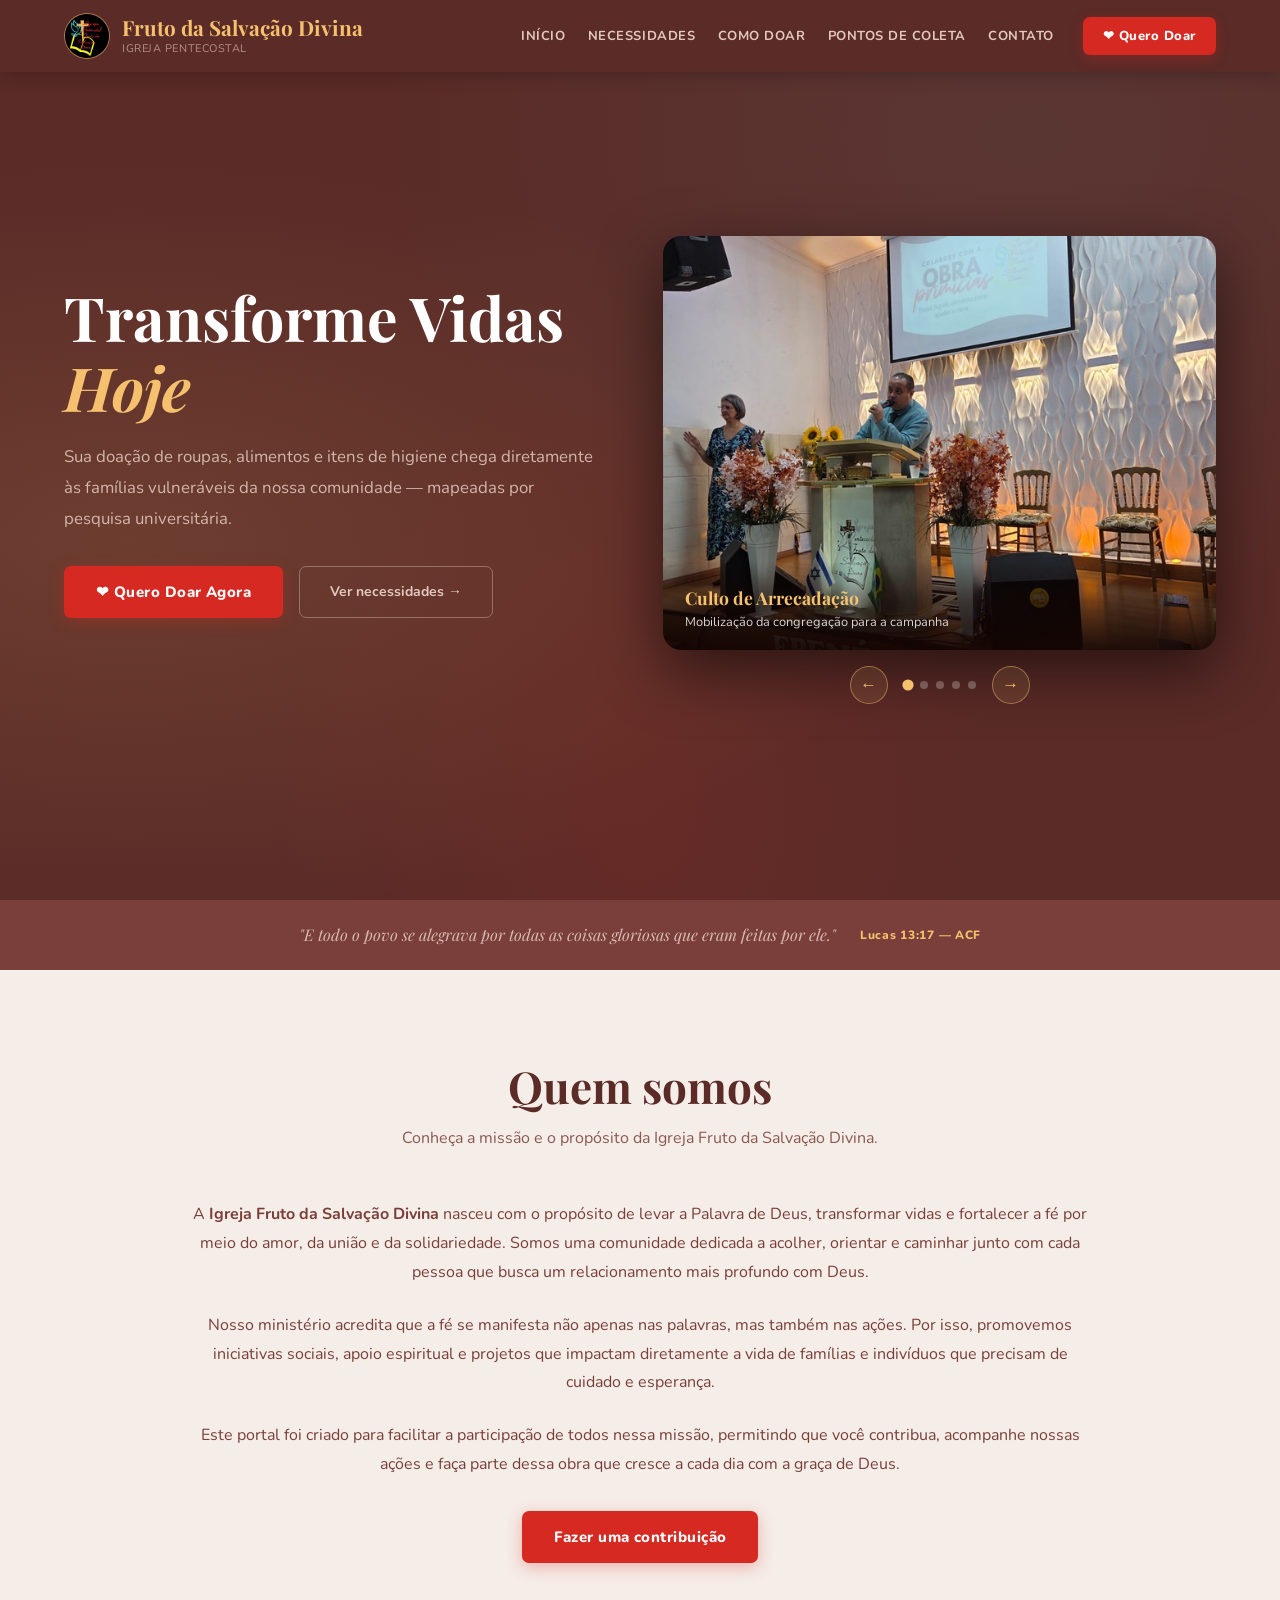
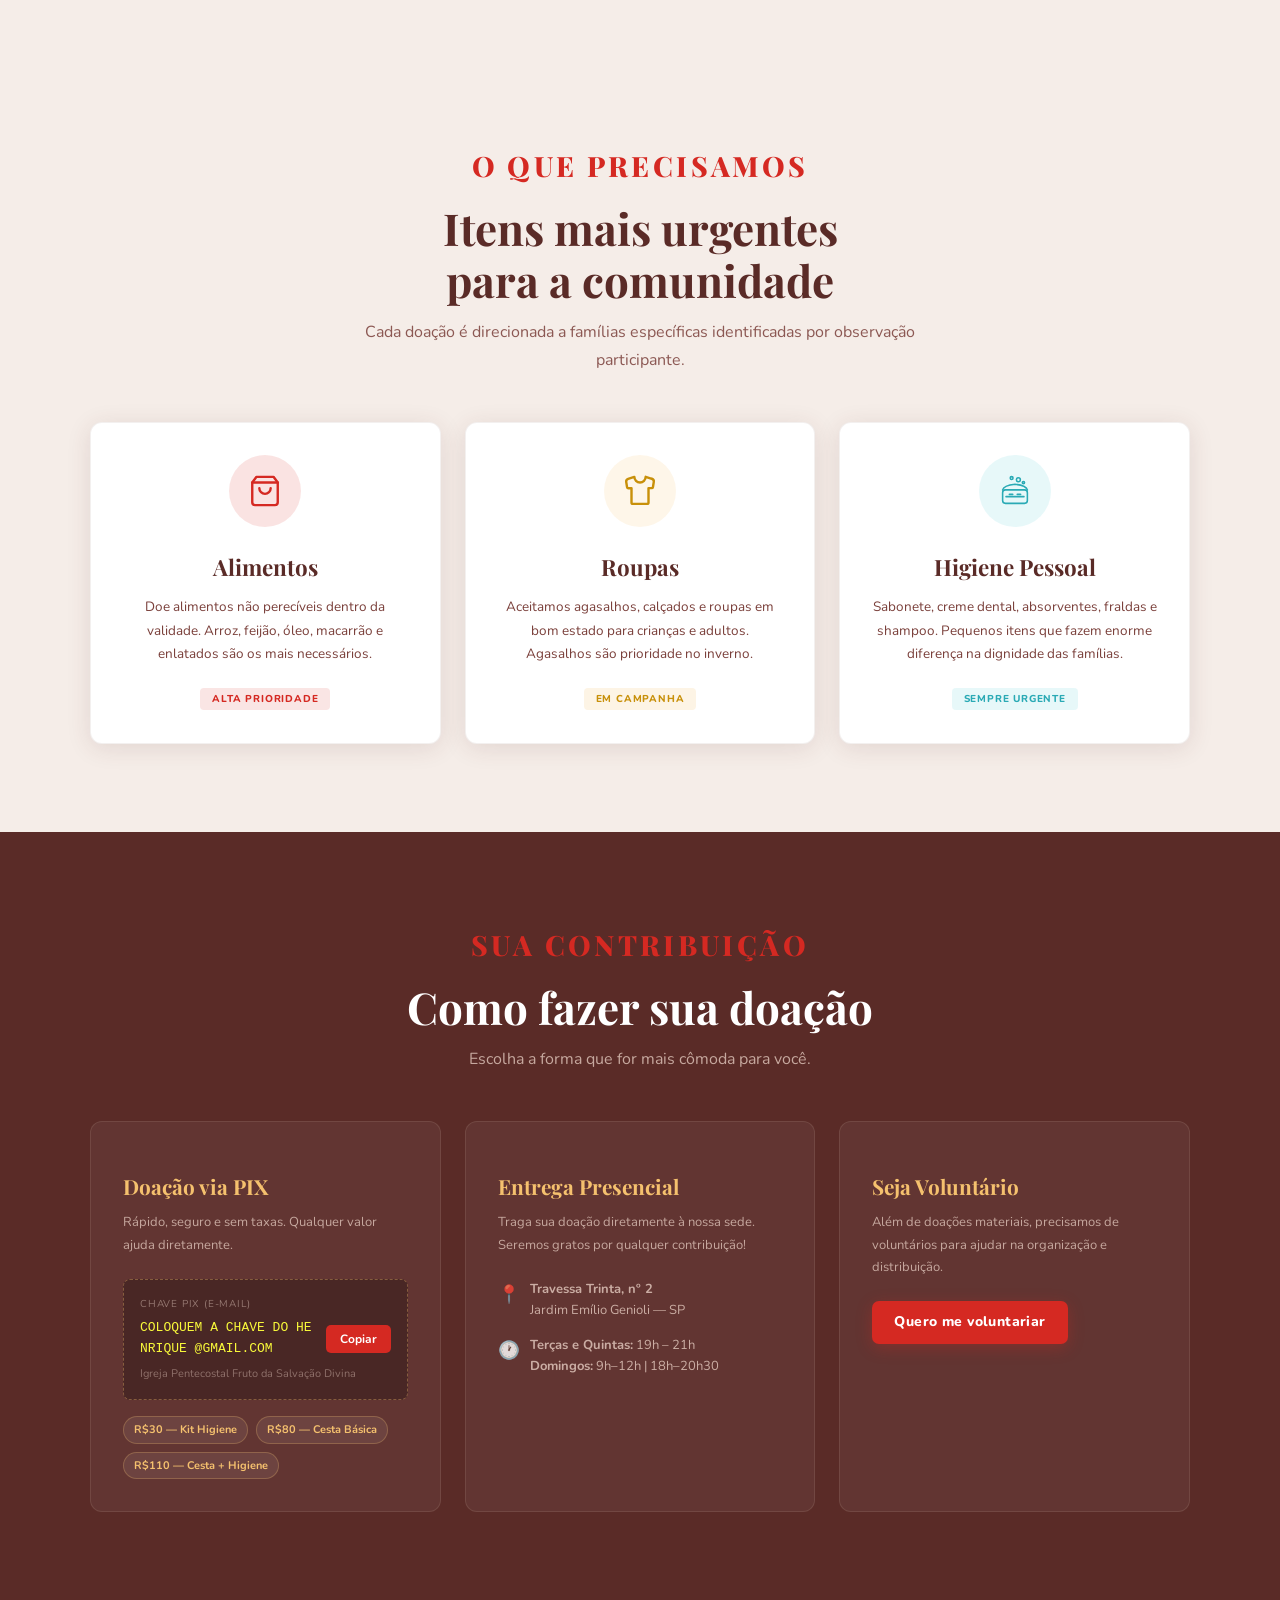
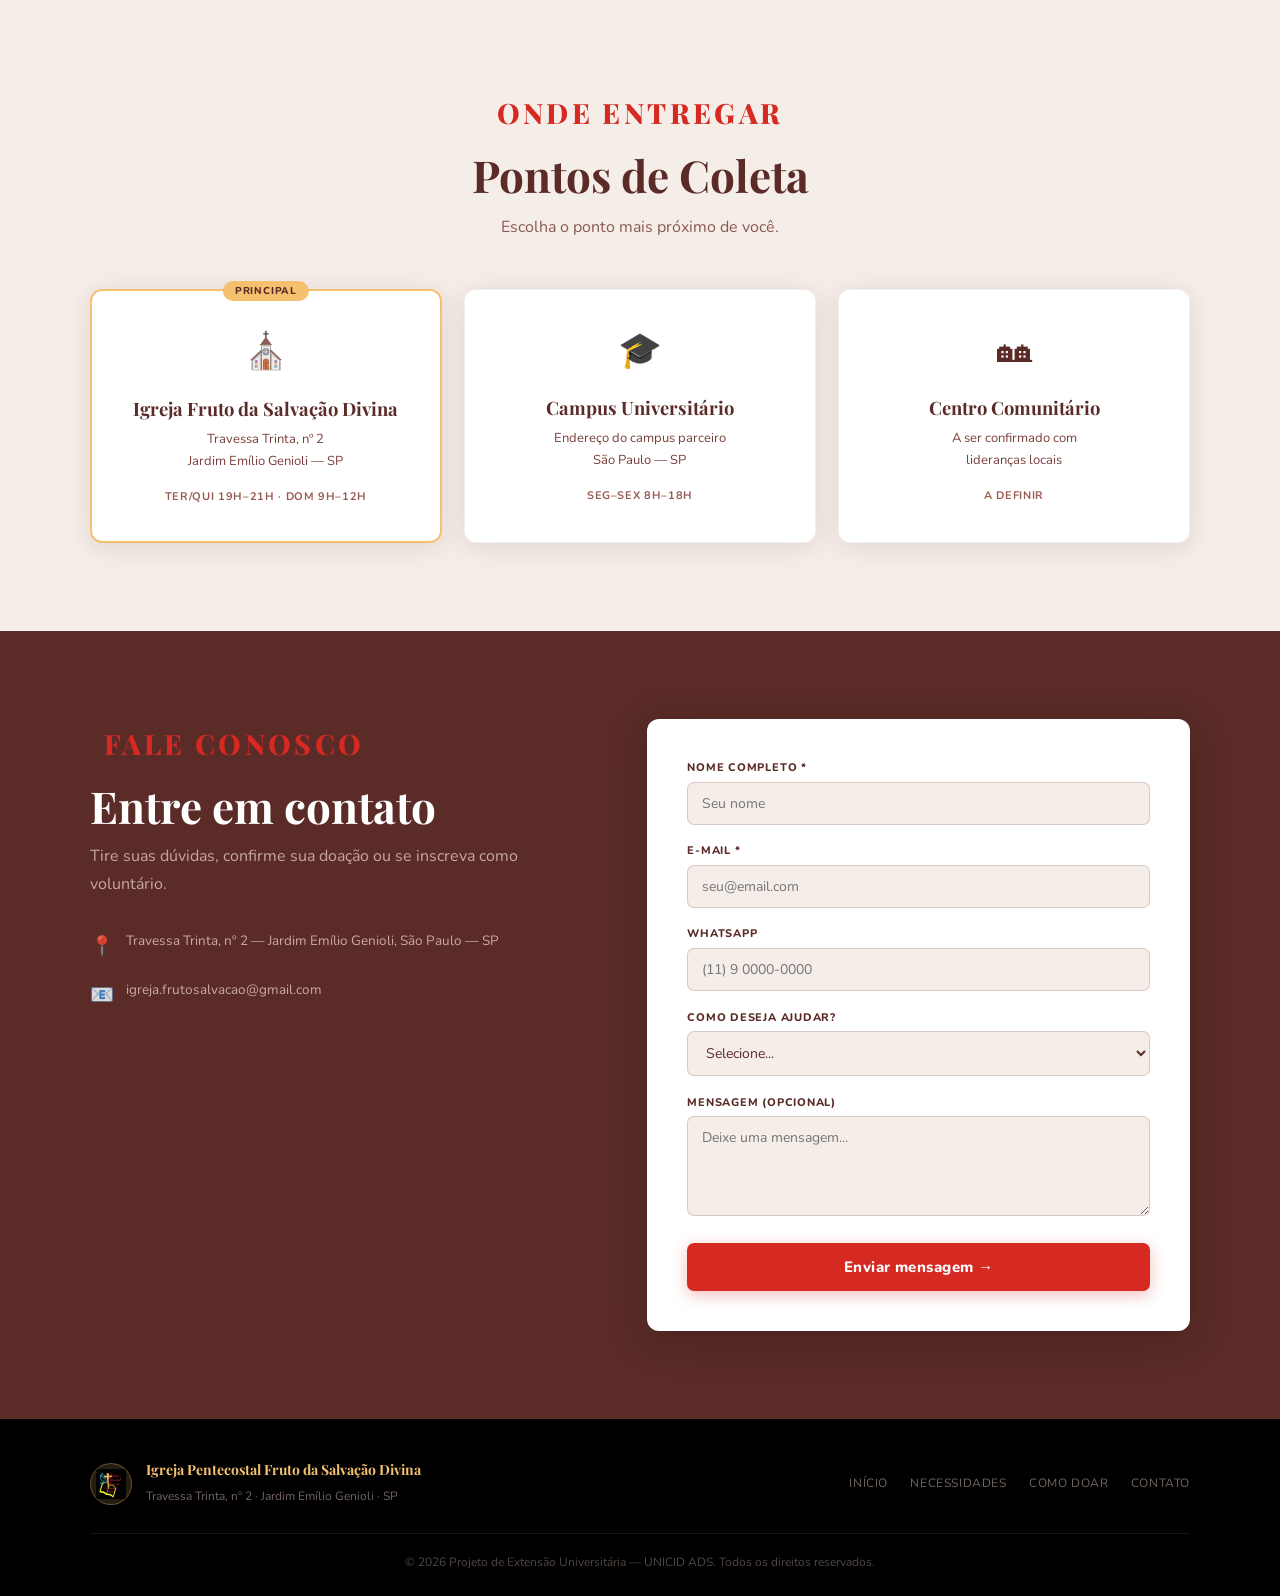
==== index.html @ 69dca63f "Rename pagina1.html to index.html Renomeando index" ====
<!DOCTYPE html>

<html lang="pt-BR">
<head>
<meta charset="utf-8"/>
<meta content="width=device-width, initial-scale=1.0" name="viewport"/>
<title>Portal de Arrecadação — Igreja Fruto da Salvação Divina</title>
<link href="https://fonts.googleapis.com/css2?family=Playfair+Display:ital,wght@0,400;0,700;1,400&amp;family=Nunito:wght@300;400;600;700;800&amp;display=swap" rel="stylesheet"/>

<link href="style.css" rel="stylesheet"/></head>
<body>
<header class="cabecalho-principal" id="cabecalho">
<div class="logo-container">
<div class="logo-icone-wrapper">
<img alt="Logo Igreja Fruto da Salvação Divina" class="icone-cabecalho" src="[data-uri]"/>
</div>
<div class="logo-textos">
<h1 class="logo-text">Fruto da Salvação Divina</h1>
<span class="logo-subtitulo">Igreja Pentecostal</span>
</div>
</div>
<button aria-label="Abrir menu" class="menu-toggle" id="menuToggle">
<span></span><span></span><span></span>
</button>
<nav class="navegacao" id="navegacao">
<ul>
<li><a href="#inicio">Início</a></li>
<li><a href="#necessidades">Necessidades</a></li>
<li><a href="#como-doar">Como Doar</a></li>
<li><a href="#pontos-coleta">Pontos de Coleta</a></li>
<li><a href="#contato">Contato</a></li>
</ul>
<a class="btn-nav-doe" href="#como-doar">❤ Quero Doar</a>
</nav>
</header>
<main>
<!-- HERO -->
<section class="hero" id="inicio">
<div class="hero-bg-pattern"></div>
<!-- Texto esquerda -->
<div class="conteudo-hero">
<h2 class="hero-titulo">Transforme Vidas <em>Hoje</em></h2>
<p class="hero-sub">Sua doação de roupas, alimentos e itens de higiene chega diretamente às famílias vulneráveis da nossa comunidade — mapeadas por pesquisa universitária.</p>
<div class="hero-botoes">
<a class="botao-primario" href="#como-doar">❤ Quero Doar Agora</a>
<a class="botao-outline" href="#necessidades">Ver necessidades →</a>
</div>
</div>
<!-- Carrossel direita -->
<div class="hero-carrossel" id="heroCarrossel">
<div class="carrossel-viewport">
<div class="carrossel-trilha" id="carrosselTrilha">
<div class="slide-item">
<div class="slide-img-wrap">
<img alt="Culto de Arrecadação" class="slide-foto" src="[data-uri]"/>
<div class="slide-overlay">
<h4 class="slide-img-titulo">Culto de Arrecadação</h4>
<p class="slide-img-desc">Mobilização da congregação para a campanha</p>
</div>
</div>
</div>
<div class="slide-item">
<div class="slide-img-wrap">
<img alt="Arrecadação de Alimentos" class="slide-foto" src="[data-uri]"/>
<div class="slide-overlay">
<h4 class="slide-img-titulo">Arrecadação de Alimentos</h4>
<p class="slide-img-desc">Cestas básicas e marmitex para famílias</p>
</div>
</div>
</div>
<div class="slide-item">
<div class="slide-img-wrap">
<img alt="Colabore com a Obra" class="slide-foto" src="[data-uri]"/>
<div class="slide-overlay">
<h4 class="slide-img-titulo">Colabore com a Obra</h4>
<p class="slide-img-desc">Traga 1kg de alimento — Campanha Primícias</p>
</div>
</div>
</div>
<div class="slide-item">
<div class="slide-img-wrap">
<img alt="Obra Primícias" class="slide-foto" src="[data-uri]"/>
<div class="slide-overlay">
<h4 class="slide-img-titulo">Obra Primícias</h4>
<p class="slide-img-desc">Igreja Pentecostal Fruto da Salvação Divina</p>
</div>
</div>
</div>
<div class="slide-item">
<div class="slide-img-wrap">
<img alt="Pregação e Mobilização" class="slide-foto" src="[data-uri]"/>
<div class="slide-overlay">
<h4 class="slide-img-titulo">Pregação e Mobilização</h4>
<p class="slide-img-desc">Liderança convocando para a campanha de doações</p>
</div>
</div>
</div>
</div>
</div>
<div class="carrossel-controles">
<button aria-label="Anterior" class="ctrl-btn" id="ctrlAnterior">←</button>
<div class="carrossel-dots" id="carrosselDots"></div>
<button aria-label="Próximo" class="ctrl-btn" id="ctrlProximo">→</button>
</div>
</div>
</section>
<!-- VERSÍCULO -->
<div class="faixa-versiculo">
<p>"E todo o povo se alegrava por todas as coisas gloriosas que eram feitas por ele."</p>
<cite>Lucas 13:17 — ACF</cite>
</div>
<!-- SOBRE -->
 <section id="#como-doar" style="padding: 90px 5%; background: var(--bege-clr);">
    
    <div class="sec-header">
        <h2 class="sec-titulo">Quem somos</h2>
        <p class="sec-sub">
            Conheça a missão e o propósito da Igreja Fruto da Salvação Divina.
        </p>
    </div>

    <div style="max-width: 900px; margin: 0 auto; text-align: center;">
        
        <p style="margin-bottom: 1.5rem; color: var(--marrom-sf); line-height: 1.8;">
            A <strong>Igreja Fruto da Salvação Divina</strong> nasceu com o propósito de levar a Palavra de Deus, 
            transformar vidas e fortalecer a fé por meio do amor, da união e da solidariedade. 
            Somos uma comunidade dedicada a acolher, orientar e caminhar junto com cada pessoa que busca 
            um relacionamento mais profundo com Deus.
        </p>

        <p style="margin-bottom: 1.5rem; color: var(--marrom-sf); line-height: 1.8;">
            Nosso ministério acredita que a fé se manifesta não apenas nas palavras, mas também nas ações. 
            Por isso, promovemos iniciativas sociais, apoio espiritual e projetos que impactam diretamente 
            a vida de famílias e indivíduos que precisam de cuidado e esperança.
        </p>

        <p style="margin-bottom: 2rem; color: var(--marrom-sf); line-height: 1.8;">
            Este portal foi criado para facilitar a participação de todos nessa missão, permitindo que você 
            contribua, acompanhe nossas ações e faça parte dessa obra que cresce a cada dia com a graça de Deus.
        </p>

        <a href="#como-doar" class="botao-primario">
            Fazer uma contribuição
        </a>

    </div>
</section>
<!-- NECESSIDADES -->
<section class="categorias" id="necessidades">
<div class="sec-header">
<span class="sec-tag">O que precisamos</span>
<h2 class="sec-titulo">Itens mais urgentes<br/>para a comunidade</h2>
<p class="sec-sub">Cada doação é direcionada a famílias específicas identificadas por observação participante.</p>
</div>
<div class="cards-grid">
<div class="card" data-delay="0">
<div class="card-icone" style="background:rgba(213,41,34,0.13);color:#d52922">
<svg fill="none" height="34" stroke="#d52922" stroke-linecap="round" stroke-linejoin="round" stroke-width="1.7" viewbox="0 0 24 24" width="34" xmlns="http://www.w3.org/2000/svg">
<!-- Cesta de alimentos / sacola de compras -->
<path d="M6 2L3 6v14a2 2 0 002 2h14a2 2 0 002-2V6l-3-4z"></path>
<line x1="3" x2="21" y1="6" y2="6"></line>
<path d="M16 10a4 4 0 01-8 0"></path>
</svg>
</div>
<h3>Alimentos</h3>
<p>Doe alimentos não perecíveis dentro da validade. Arroz, feijão, óleo, macarrão e enlatados são os mais necessários.</p>
<div class="card-urgencia" style="color:#d52922;background:rgba(213,41,34,.12)">Alta Prioridade</div>
</div>
<div class="card" data-delay="100">
<div class="card-icone" style="background:rgba(245,193,110,0.15);color:#f5c16e">
<svg fill="none" height="34" stroke="#c8900a" stroke-linecap="round" stroke-linejoin="round" stroke-width="1.7" viewbox="0 0 24 24" width="34" xmlns="http://www.w3.org/2000/svg">
<path d="M20.38 3.46L16 2a4 4 0 01-8 0L3.62 3.46a2 2 0 00-1.34 2.23l.58 3.57a1 1 0 001 .84H6v10a1 1 0 001 1h10a1 1 0 001-1V10h2.15a1 1 0 001-.84l.58-3.57a2 2 0 00-1.35-2.23z"></path>
</svg>
</div>
<h3>Roupas</h3>
<p>Aceitamos agasalhos, calçados e roupas em bom estado para crianças e adultos. Agasalhos são prioridade no inverno.</p>
<div class="card-urgencia" style="color:#c8900a;background:rgba(245,193,110,.18)">Em Campanha</div>
</div>
<div class="card" data-delay="200">
<div class="card-icone" style="background:rgba(94,208,212,0.15);color:#5ed0d4">
<svg fill="none" height="36" stroke="#2aaab5" stroke-linecap="round" stroke-linejoin="round" stroke-width="2.8" viewbox="0 0 64 64" width="36" xmlns="http://www.w3.org/2000/svg">
<!-- Corpo do sabonete em barra com perspectiva -->
<rect height="24" rx="5" width="44" x="10" y="30"></rect>
<!-- Topo do sabonete (face superior) -->
<path d="M10 30 Q12 22 32 20 Q52 22 54 30"></path>
<!-- Ranhura central decorativa -->
<line x1="16" x2="48" y1="42" y2="42"></line>
<!-- Letras "SOAP" simuladas com traços -->
<line x1="22" x2="28" y1="38" y2="38"></line>
<line x1="36" x2="42" y1="38" y2="38"></line>
<!-- Bolhas -->
<circle cx="38" cy="12" fill="none" r="3.5"></circle>
<circle cx="26" cy="9" fill="none" r="2.5"></circle>
<circle cx="47" cy="17" fill="none" r="2"></circle>
</svg>
</div>
<h3>Higiene Pessoal</h3>
<p>Sabonete, creme dental, absorventes, fraldas e shampoo. Pequenos itens que fazem enorme diferença na dignidade das famílias.</p>
<div class="card-urgencia" style="color:#2aaab5;background:rgba(94,208,212,.15)">Sempre Urgente</div>
</div>
</div>
</section>
<!-- COMO DOAR -->
<section class="como-doar-sec" id="como-doar">
<div class="sec-header sec-header-light">
<span class="sec-tag sec-tag-light">Sua Contribuição</span>
<h2 class="sec-titulo sec-titulo-light">Como fazer sua doação</h2>
<p class="sec-sub sec-sub-light">Escolha a forma que for mais cômoda para você.</p>
</div>
<div class="doacoes-grid">
<div class="doe-card">
<div class="doe-card-icon"></div>
<h3>Doação via PIX</h3>
<p>Rápido, seguro e sem taxas. Qualquer valor ajuda diretamente.</p>
<div class="pix-box">
<span class="pix-label">Chave PIX (e-mail)</span>
<div class="pix-copy-row">
<span class="pix-key" id="pixKey">COLOQUEM A CHAVE DO HENRIQUE @GMAIL.COM</span>
<button class="btn-copiar" onclick="copiarPix()">Copiar</button>
</div>
<span class="pix-beneficiario">Igreja Pentecostal Fruto da Salvação Divina</span>
</div>
<div class="sugestoes-valor">
<span class="sugest">R$30 — Kit Higiene</span>
<span class="sugest">R$80 — Cesta Básica</span>
<span class="sugest">R$110 — Cesta + Higiene</span>
</div>
</div>
<div class="doe-card">
<div class="doe-card-icon"></div>
<h3>Entrega Presencial</h3>
<p>Traga sua doação diretamente à nossa sede. Seremos gratos por qualquer contribuição!</p>
<div class="endereco-box">
<div class="end-linha"><span>📍</span><span><strong>Travessa Trinta, nº 2</strong><br/>Jardim Emílio Genioli — SP</span></div>
<div class="end-linha"><span>🕐</span><span><strong>Terças e Quintas:</strong> 19h – 21h<br/><strong>Domingos:</strong> 9h–12h | 18h–20h30</span></div>
</div>
</div>
<div class="doe-card">
<div class="doe-card-icon"></div>
<h3>Seja Voluntário</h3>
<p>Além de doações materiais, precisamos de voluntários para ajudar na organização e distribuição.</p>
<a class="botao-primario botao-sm" href="#contato">Quero me voluntariar</a>
</div>
</div>
</section>
<!-- PONTOS DE COLETA -->
<section class="pontos-sec" id="pontos-coleta">
<div class="sec-header">
<span class="sec-tag">Onde Entregar</span>
<h2 class="sec-titulo">Pontos de Coleta</h2>
<p class="sec-sub">Escolha o ponto mais próximo de você.</p>
</div>
<div class="pontos-grid">
<div class="ponto-card ponto-destaque">
<div class="ponto-badge">Principal</div>
<div class="ponto-icon">⛪</div>
<h4>Igreja Fruto da Salvação Divina</h4>
<p>Travessa Trinta, nº 2<br/>Jardim Emílio Genioli — SP</p>
<span class="ponto-hrs">Ter/Qui 19h–21h · Dom 9h–12h</span>
</div>
<div class="ponto-card">
<div class="ponto-icon">🎓</div>
<h4>Campus Universitário</h4>
<p>Endereço do campus parceiro<br/>São Paulo — SP</p>
<span class="ponto-hrs">Seg–Sex 8h–18h</span>
</div>
<div class="ponto-card">
<div class="ponto-icon">🏘</div>
<h4>Centro Comunitário</h4>
<p>A ser confirmado com<br/>lideranças locais</p>
<span class="ponto-hrs">A definir</span>
</div>
</div>
</section>
<!-- CONTATO -->
<section class="contato-sec" id="contato">
<div class="contato-inner">
<div class="contato-info">
<span class="sec-tag sec-tag-light">Fale Conosco</span>
<h2 class="sec-titulo sec-titulo-light">Entre em contato</h2>
<p class="sec-sub sec-sub-light">Tire suas dúvidas, confirme sua doação ou se inscreva como voluntário.</p>
<div class="contato-detalhes">
<div class="contato-linha">
<span class="contato-icone">📍</span>
<span>Travessa Trinta, nº 2 — Jardim Emílio Genioli, São Paulo — SP</span>
</div>
<div class="contato-linha">
<span class="contato-icone">📧</span>
<span>igreja.frutosalvacao@gmail.com</span>
</div>
</div>
</div>
<form class="formulario-contato" onsubmit="enviarForm(event)">
<div class="form-grupo">
<label for="nome">Nome completo *</label>
<input id="nome" placeholder="Seu nome" required="" type="text"/>
</div>
<div class="form-grupo">
<label for="email">E-mail *</label>
<input id="email" placeholder="seu@email.com" required="" type="email"/>
</div>
<div class="form-grupo">
<label for="whatsapp">WhatsApp</label>
<input id="whatsapp" placeholder="(11) 9 0000-0000" type="tel"/>
</div>
<div class="form-grupo">
<label for="assunto">Como deseja ajudar?</label>
<select id="assunto">
<option value="">Selecione...</option>
<option>Doação de alimentos</option>
<option>Doação de roupas e calçados</option>
<option>Doação de itens de higiene</option>
<option>Voluntariado presencial</option>
<option>Doação financeira via PIX</option>
<option>Outra forma de ajuda</option>
</select>
</div>
<div class="form-grupo">
<label for="mensagem">Mensagem (opcional)</label>
<textarea id="mensagem" placeholder="Deixe uma mensagem..." rows="4"></textarea>
</div>
<button class="botao-primario" style="width:100%" type="submit">Enviar mensagem →</button>
</form>
</div>
</section>
</main>
<footer class="rodape">
<div class="rodape-inner">
<div class="rodape-marca">
<div class="rodape-logo-wrapper">
<img alt="Logo" class="rodape-logo" src="[data-uri]"/>
</div>
<div>
<strong>Igreja Pentecostal Fruto da Salvação Divina</strong>
<span>Travessa Trinta, nº 2 · Jardim Emílio Genioli · SP</span>
</div>
</div>
<div class="rodape-links">
<a href="#inicio">Início</a>
<a href="#necessidades">Necessidades</a>
<a href="#como-doar">Como Doar</a>
<a href="#contato">Contato</a>
</div>
</div>
<div class="rodape-base">
<p>© 2026 Projeto de Extensão Universitária — UNICID ADS. Todos os direitos reservados.</p>
</div>
</footer>
<div class="toast" id="toast">✓ Chave PIX copiada!</div>

<script src="script.js"></script></body>
</html>
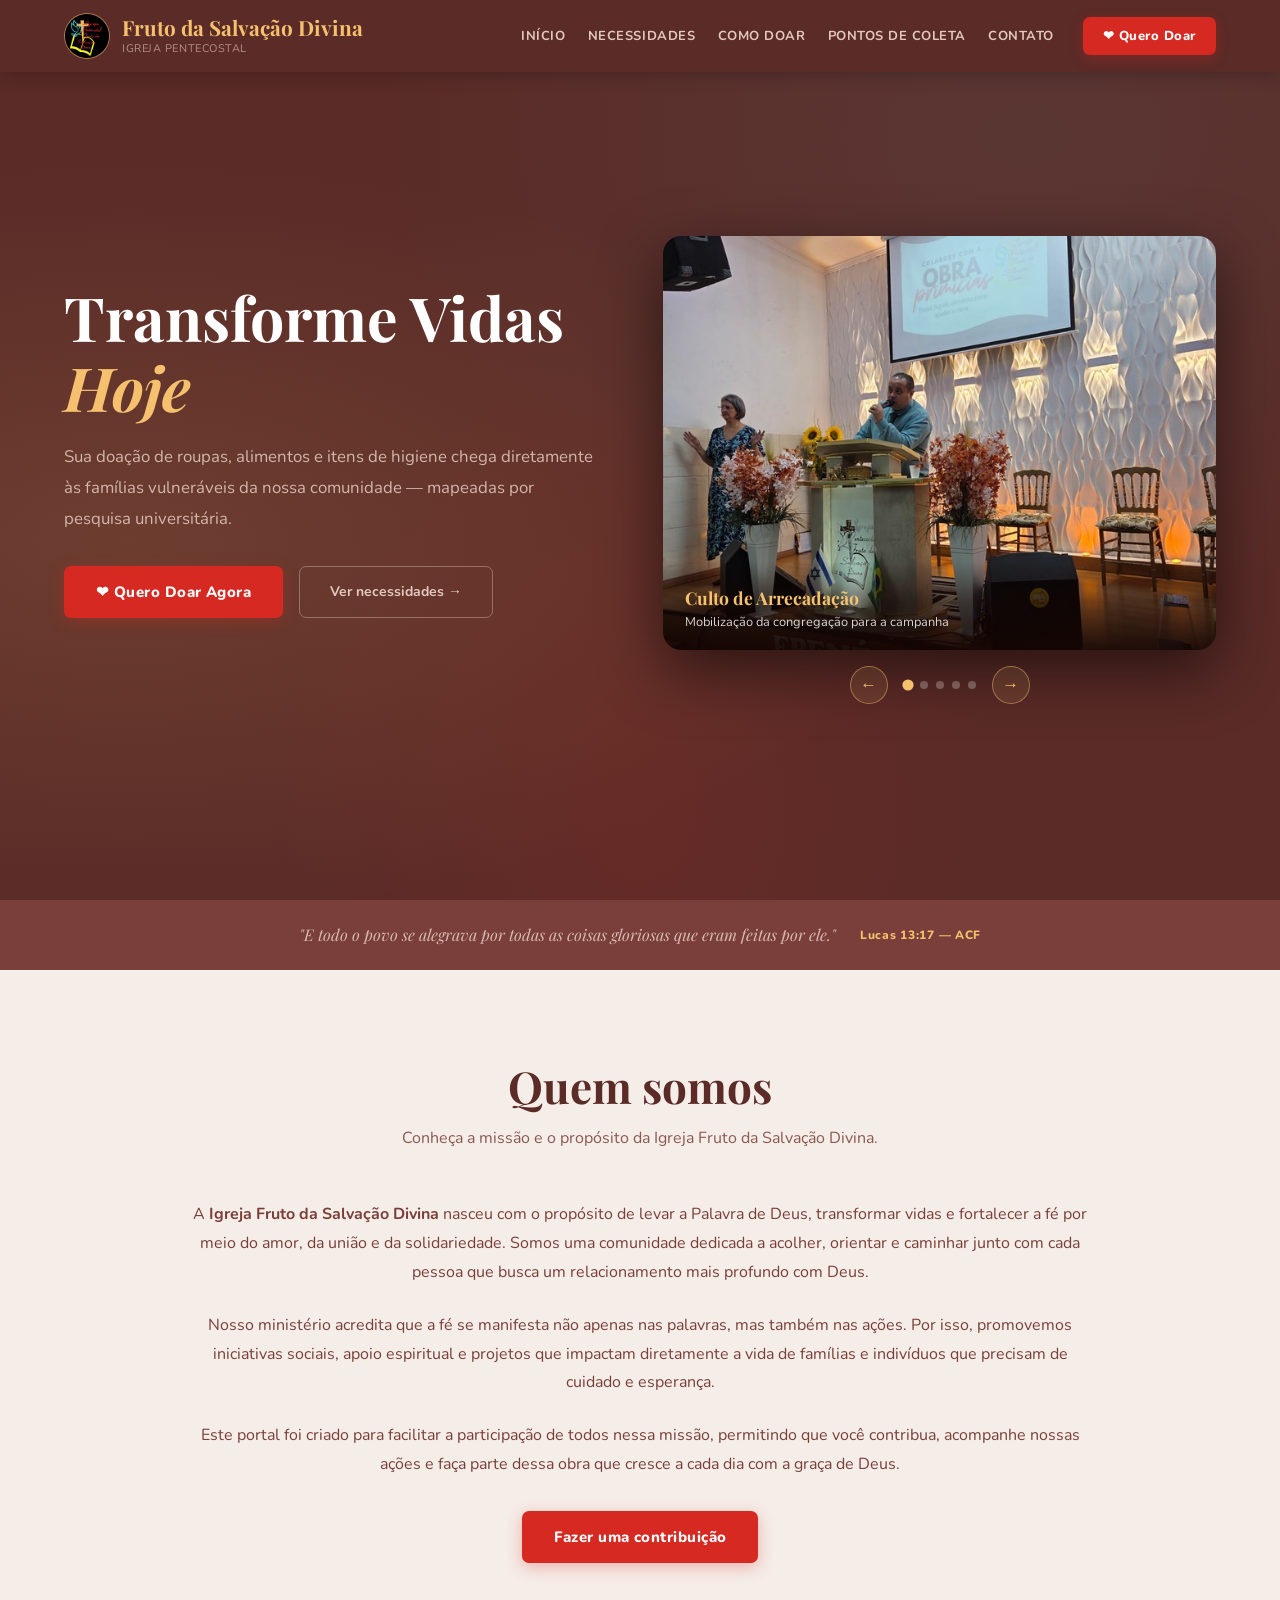
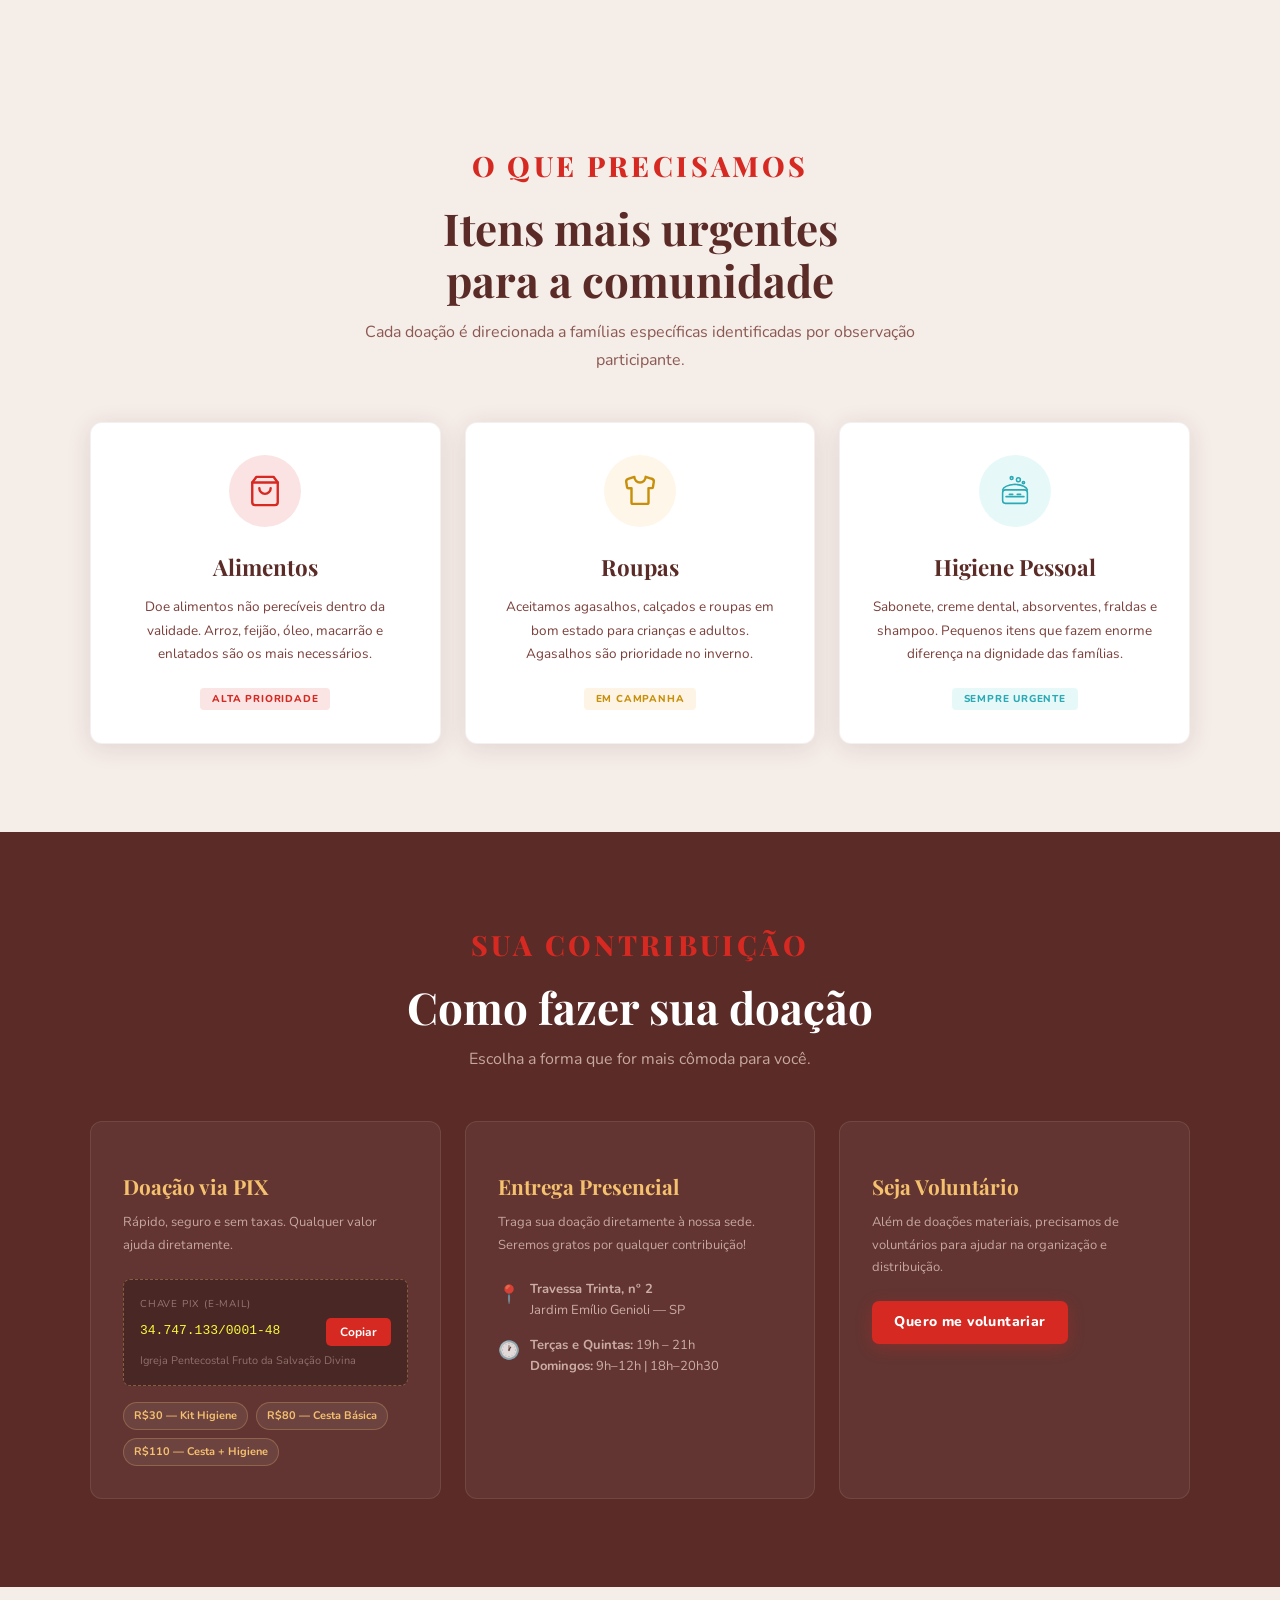
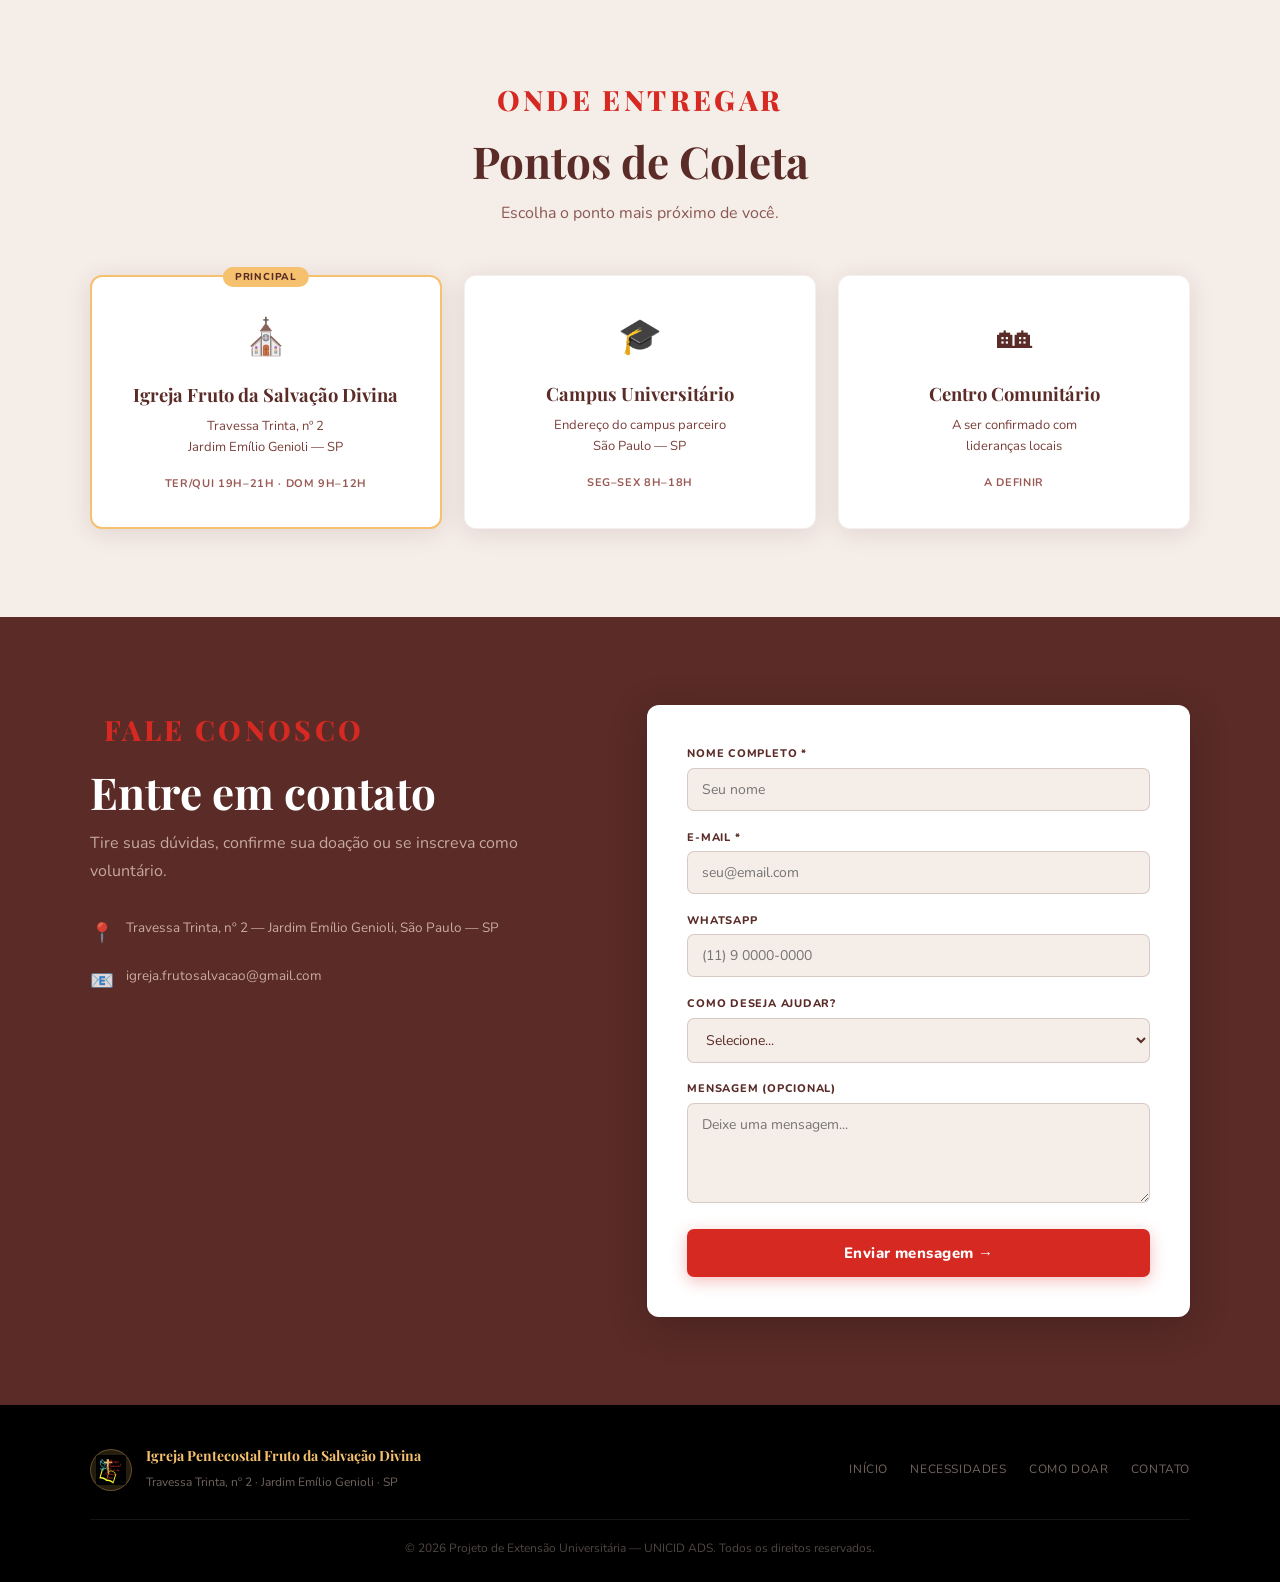
==== commit f69fe26b: "Update index.html Adicionado a chave pix correta" ====
--- a/index.html
+++ b/index.html
@@ -215,7 +215,7 @@
 <div class="pix-box">
 <span class="pix-label">Chave PIX (e-mail)</span>
 <div class="pix-copy-row">
-<span class="pix-key" id="pixKey">COLOQUEM A CHAVE DO HENRIQUE @GMAIL.COM</span>
+<span class="pix-key" id="pixKey">34.747.133/0001-48</span>
 <button class="btn-copiar" onclick="copiarPix()">Copiar</button>
 </div>
 <span class="pix-beneficiario">Igreja Pentecostal Fruto da Salvação Divina</span>
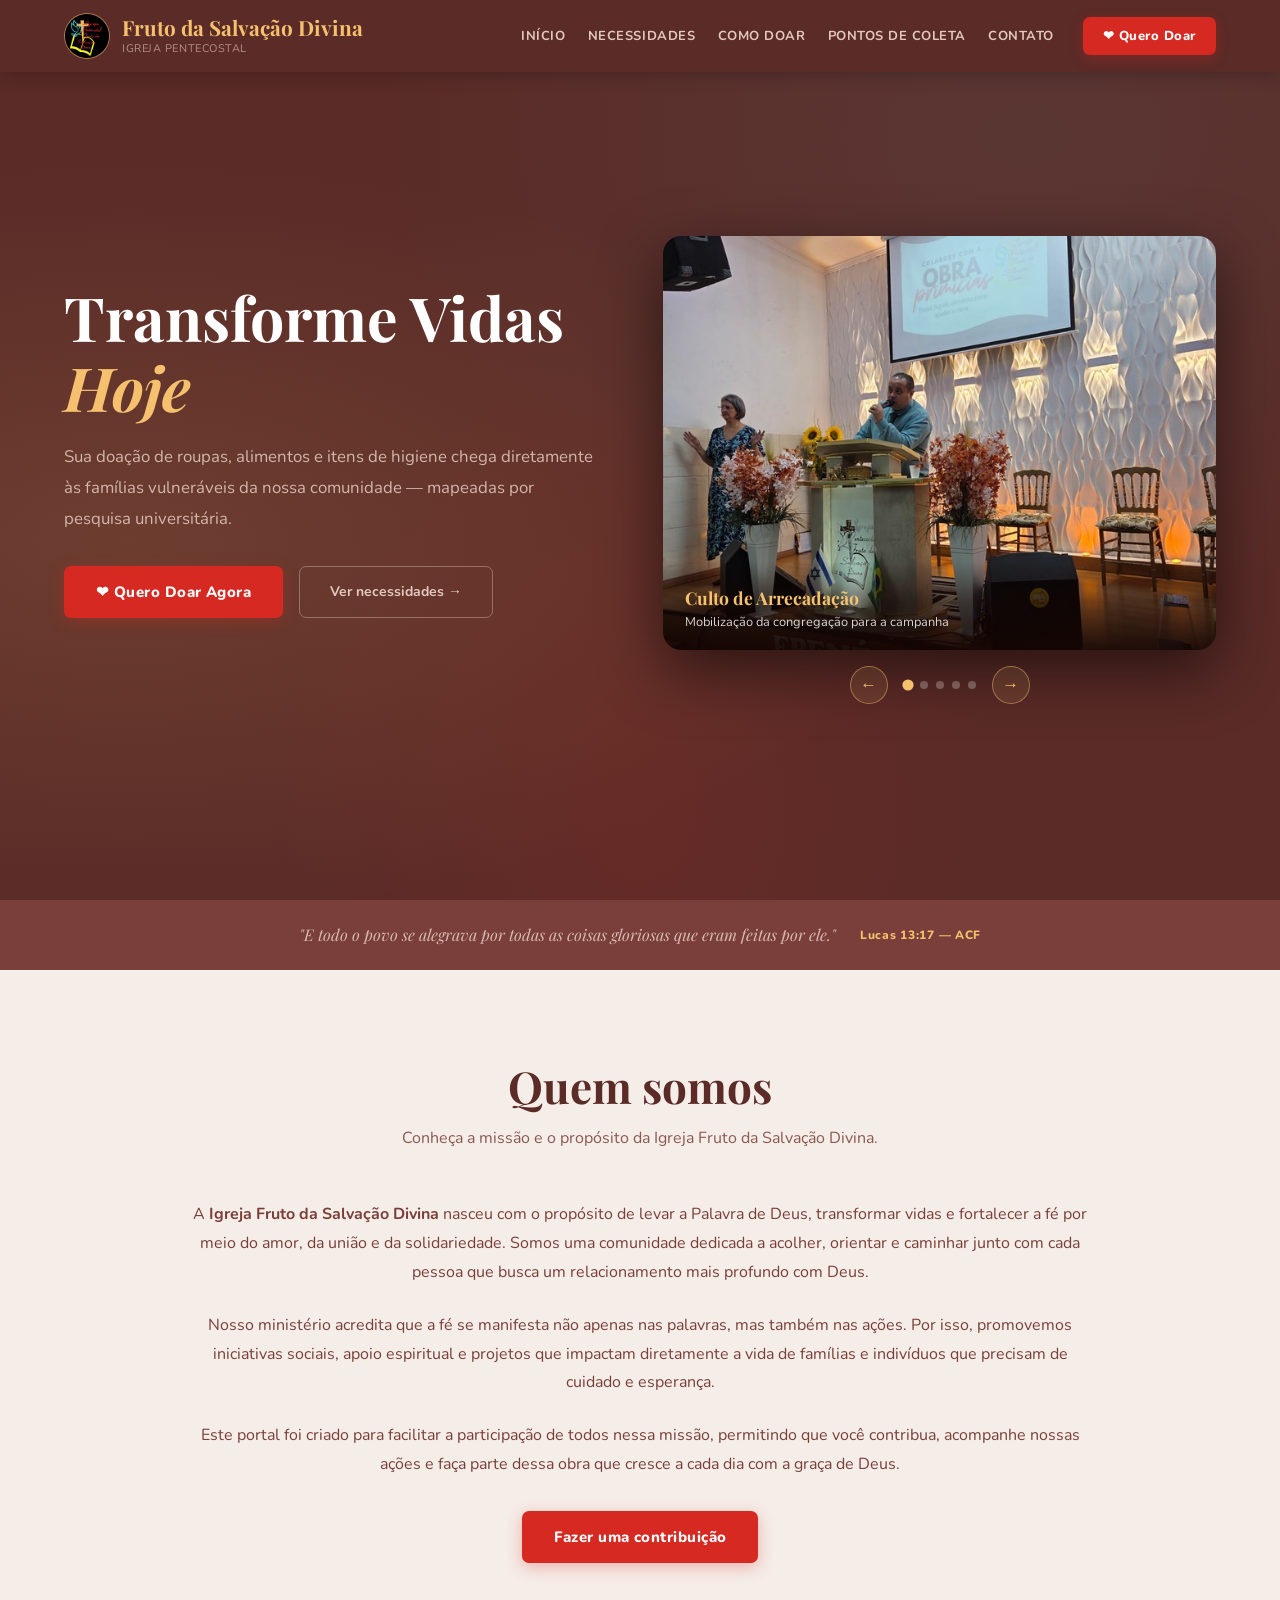
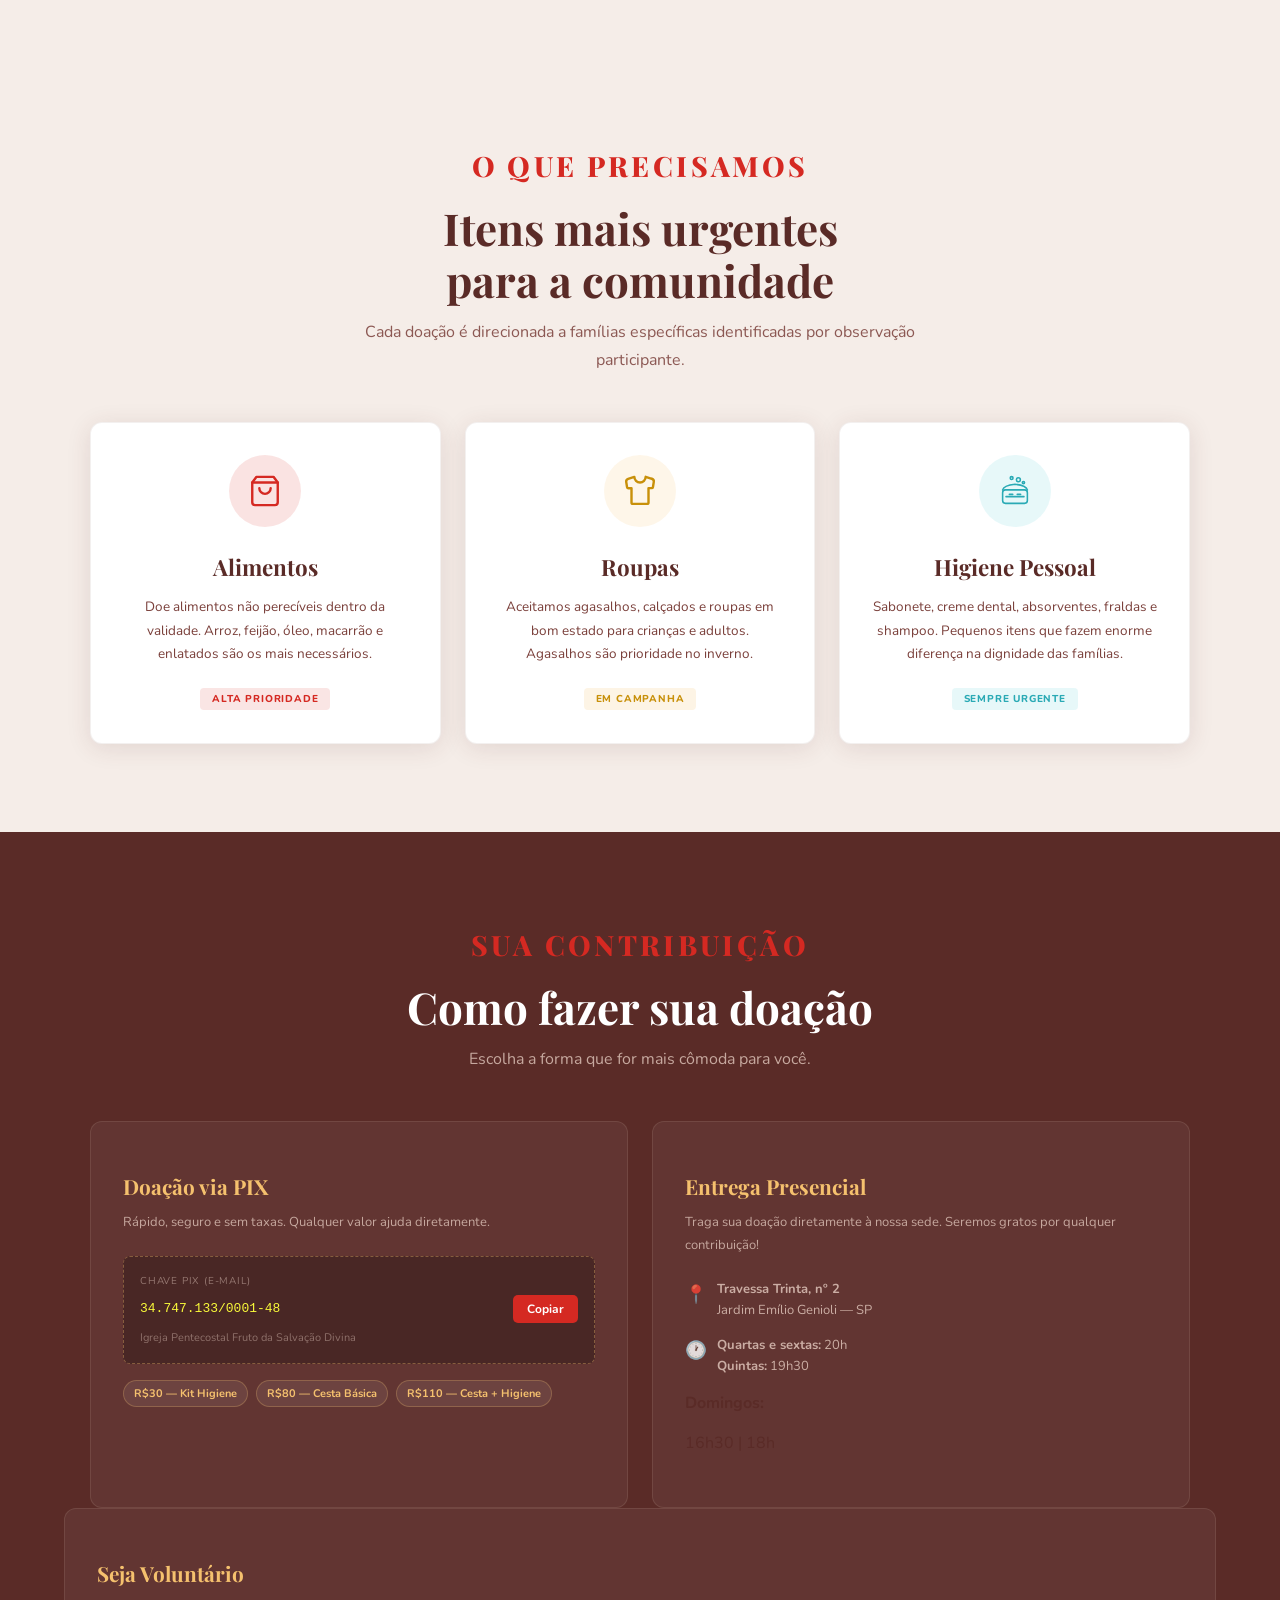
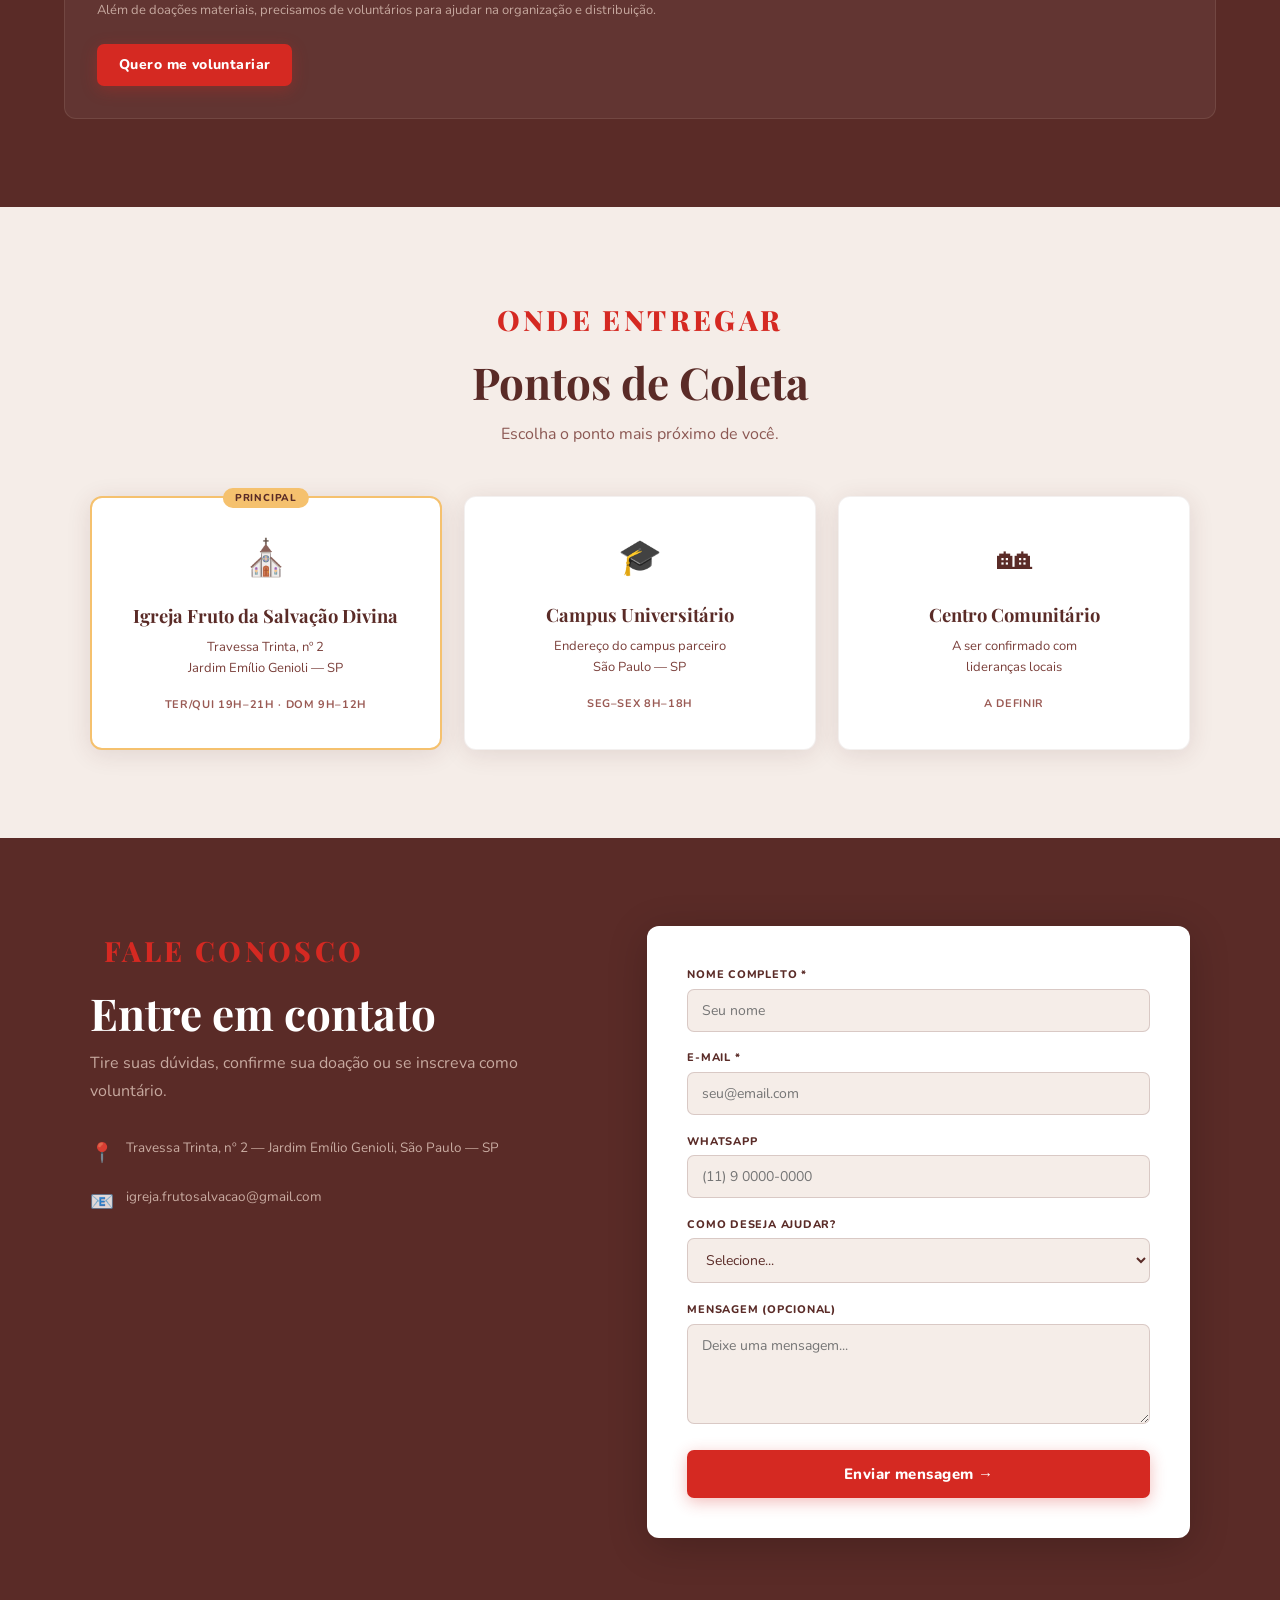
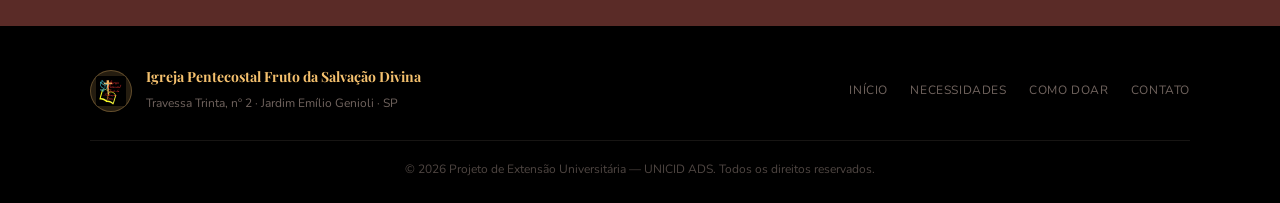
==== commit 993f7018: "Update index.html Atualização de horários dos cultos" ====
--- a/index.html
+++ b/index.html
@@ -232,7 +232,7 @@
 <p>Traga sua doação diretamente à nossa sede. Seremos gratos por qualquer contribuição!</p>
 <div class="endereco-box">
 <div class="end-linha"><span>📍</span><span><strong>Travessa Trinta, nº 2</strong><br/>Jardim Emílio Genioli — SP</span></div>
-<div class="end-linha"><span>🕐</span><span><strong>Terças e Quintas:</strong> 19h – 21h<br/><strong>Domingos:</strong> 9h–12h | 18h–20h30</span></div>
+<div class="end-linha"><span>🕐</span><span><strong>Quartas e sextas:</strong> 20h <br/><strong>Quintas:</strong> 19h30 </span></div><strong>Domingos:</strong> 16h30 | 18h </span></div>
 </div>
 </div>
 <div class="doe-card">
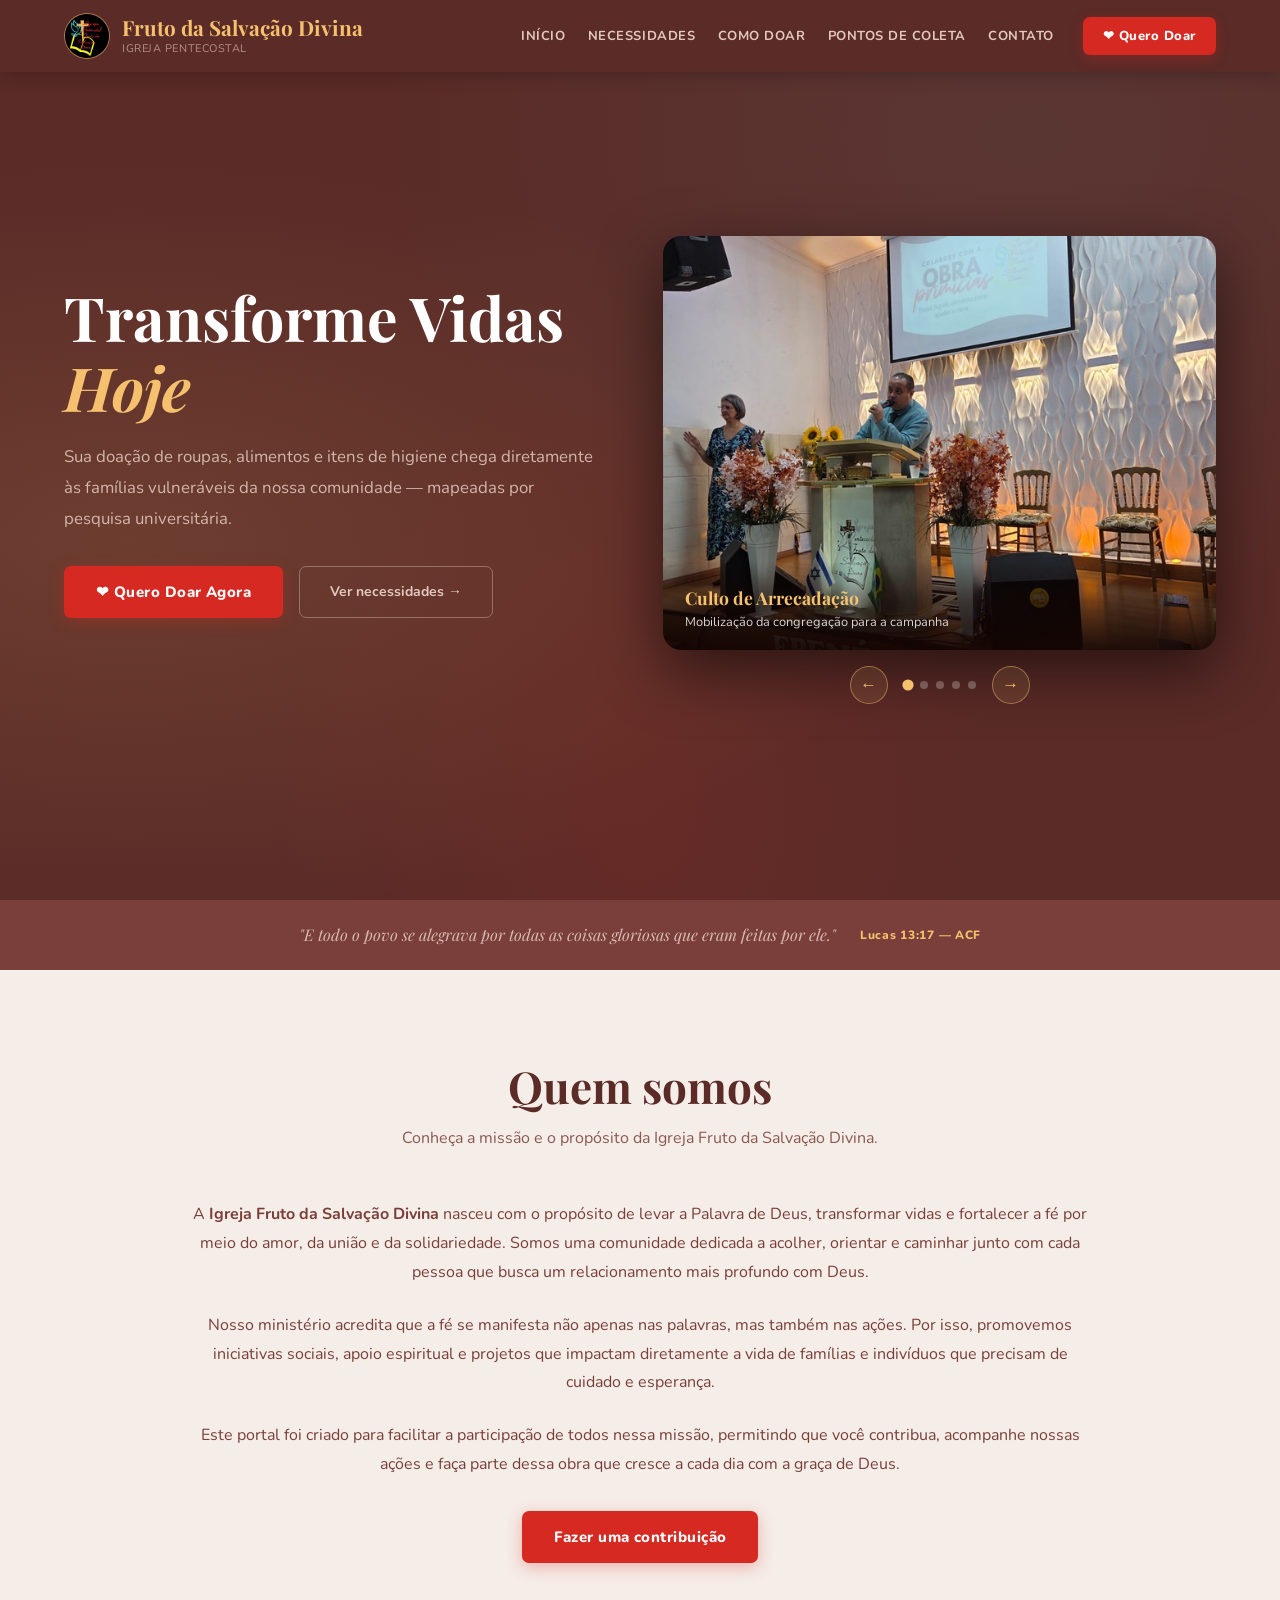
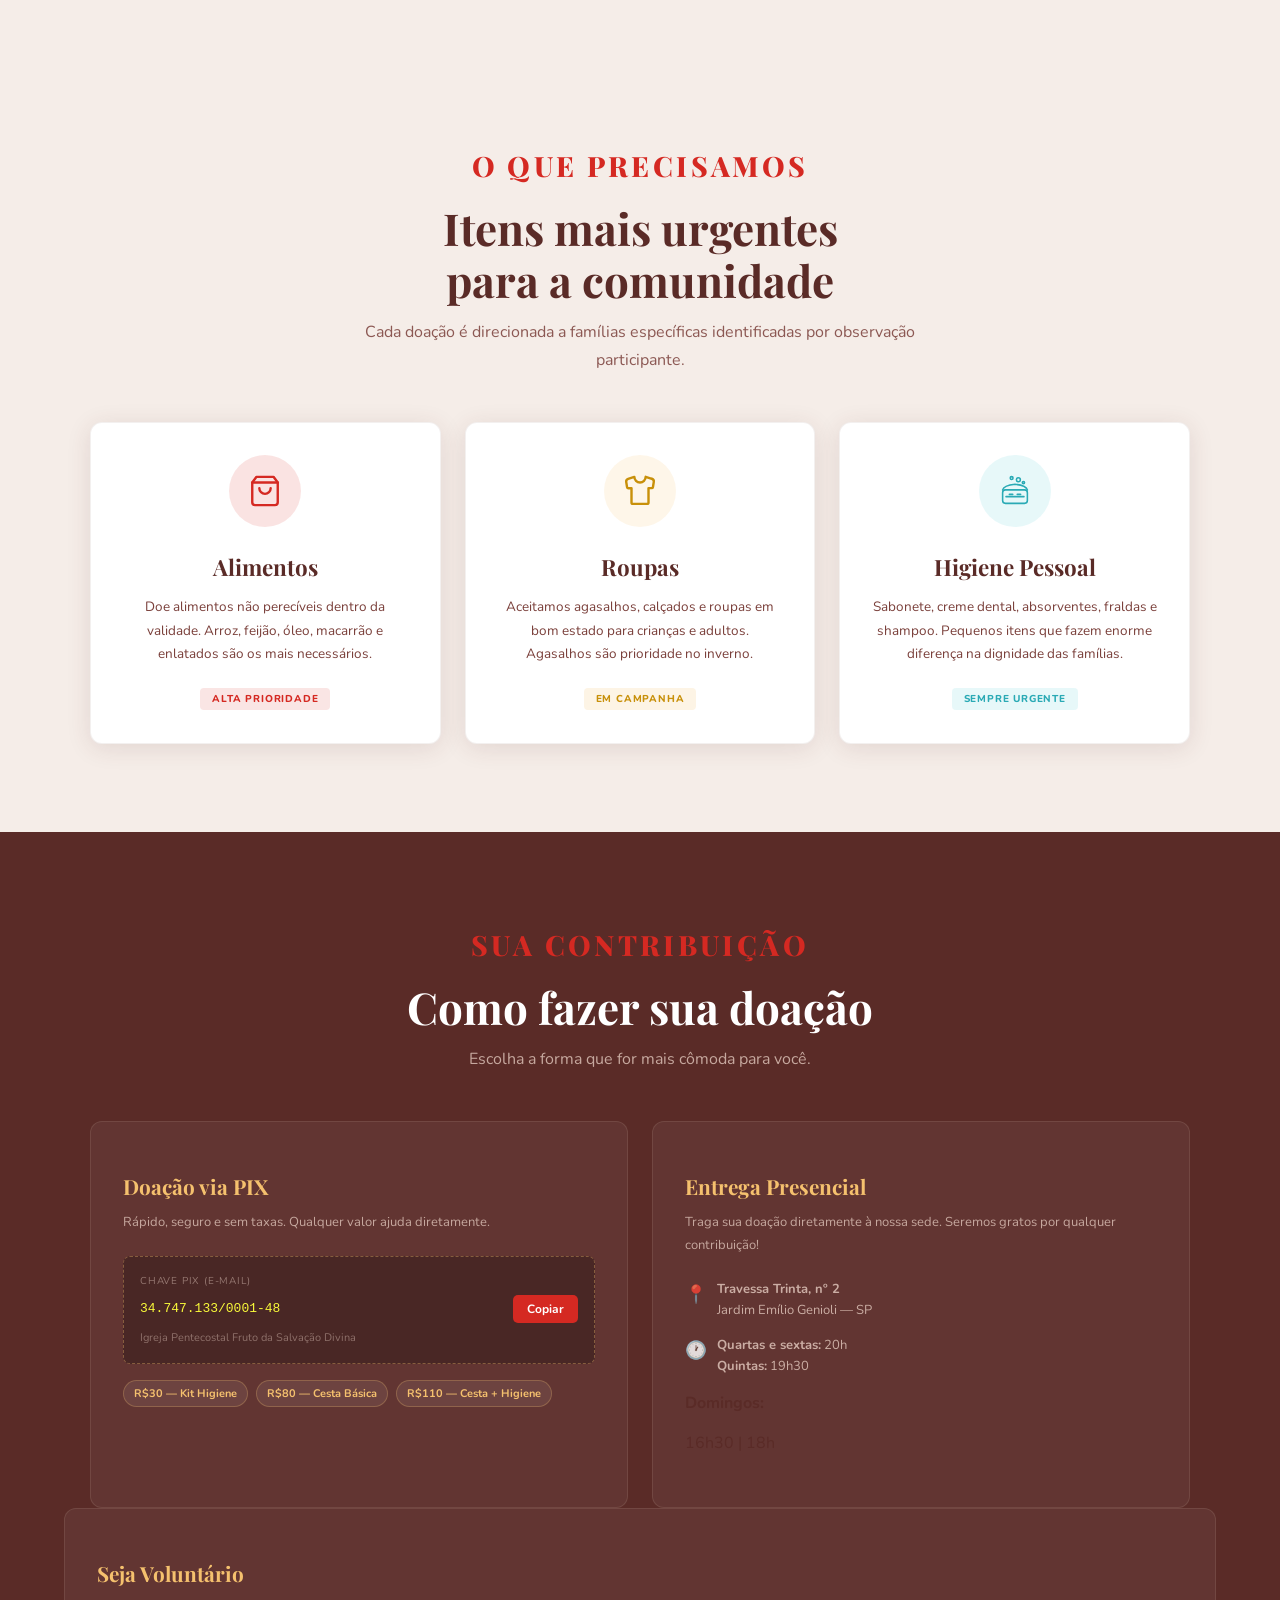
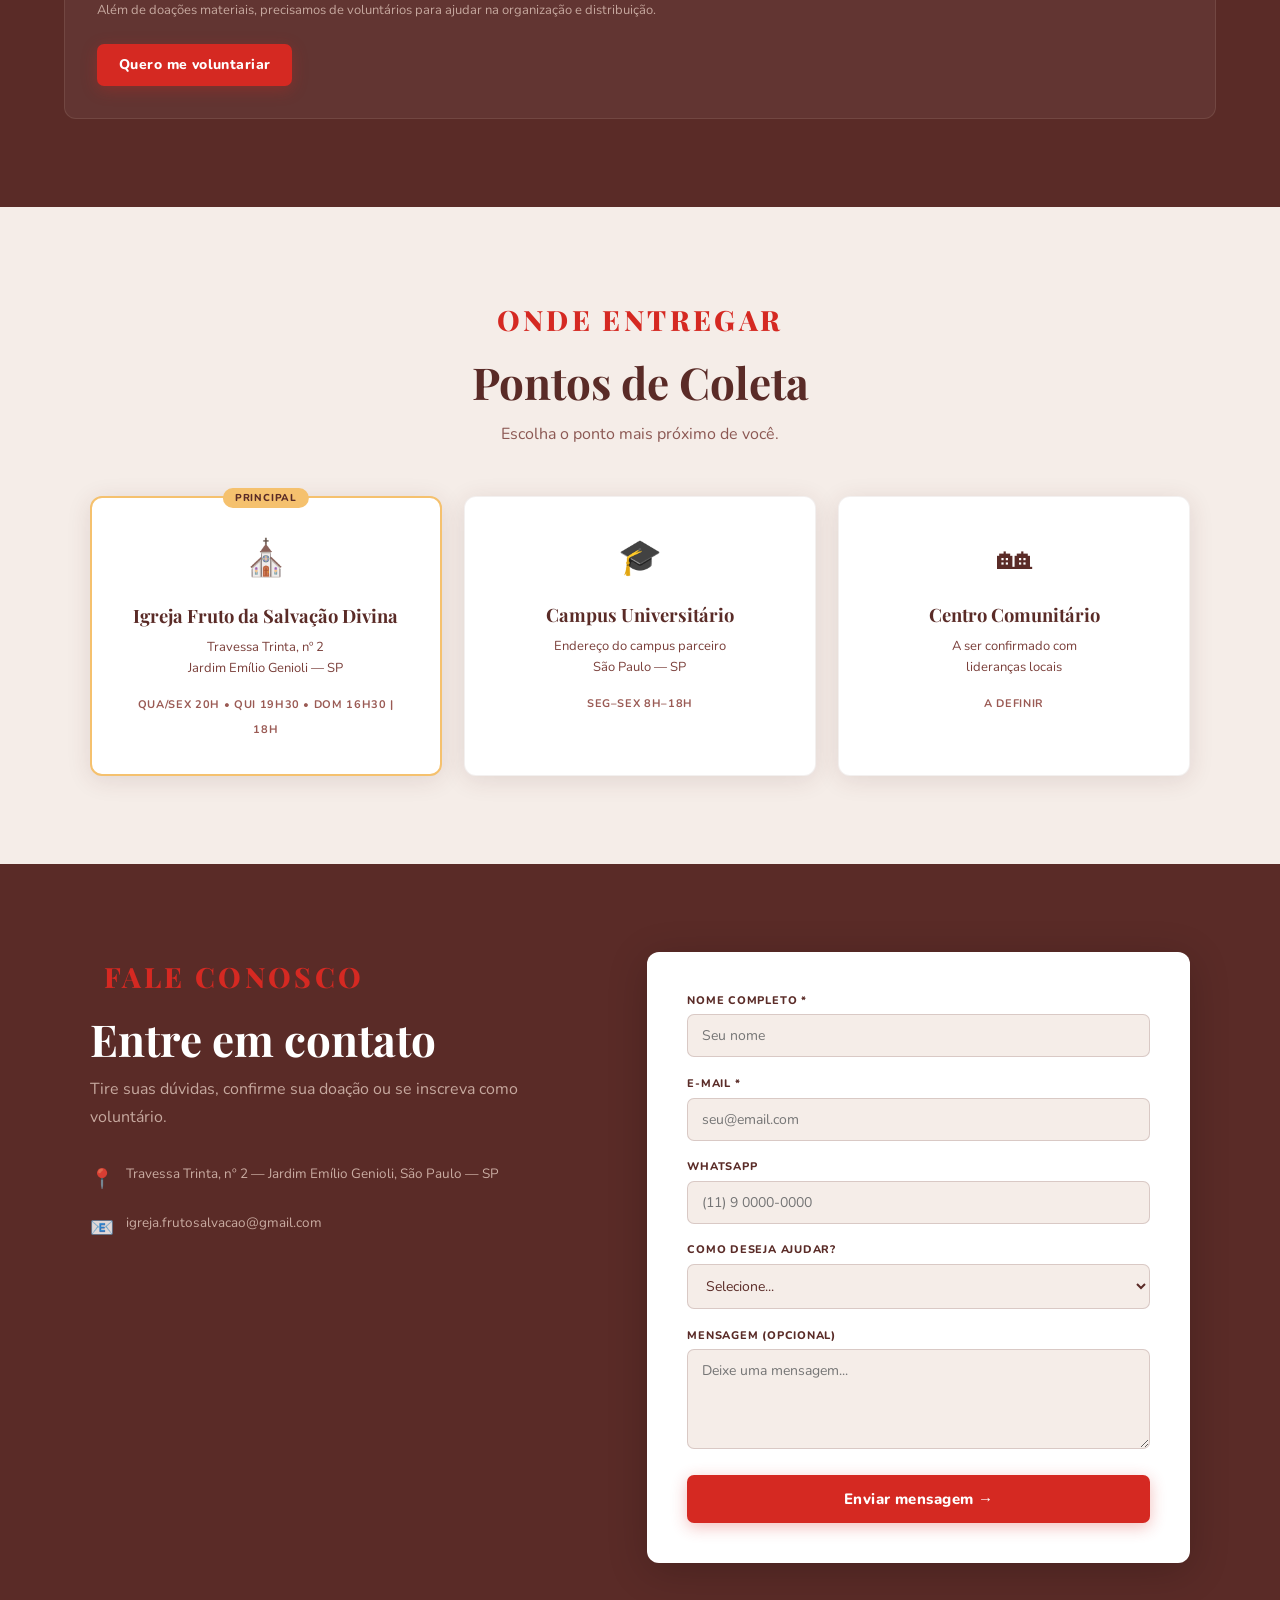
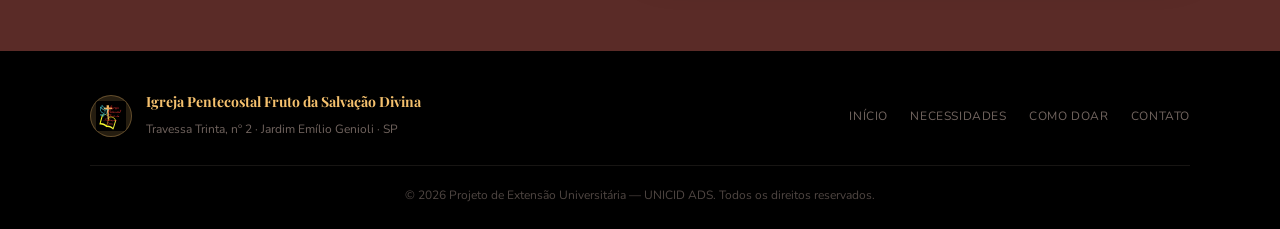
==== commit 17724dfa: "Update index.html Atualização de horários de coleta de doações" ====
--- a/index.html
+++ b/index.html
@@ -256,7 +256,7 @@
 <div class="ponto-icon">⛪</div>
 <h4>Igreja Fruto da Salvação Divina</h4>
 <p>Travessa Trinta, nº 2<br/>Jardim Emílio Genioli — SP</p>
-<span class="ponto-hrs">Ter/Qui 19h–21h · Dom 9h–12h</span>
+<span class="ponto-hrs">Qua/Sex 20h • Qui 19h30 • Dom 16h30 | 18h </span>
 </div>
 <div class="ponto-card">
 <div class="ponto-icon">🎓</div>
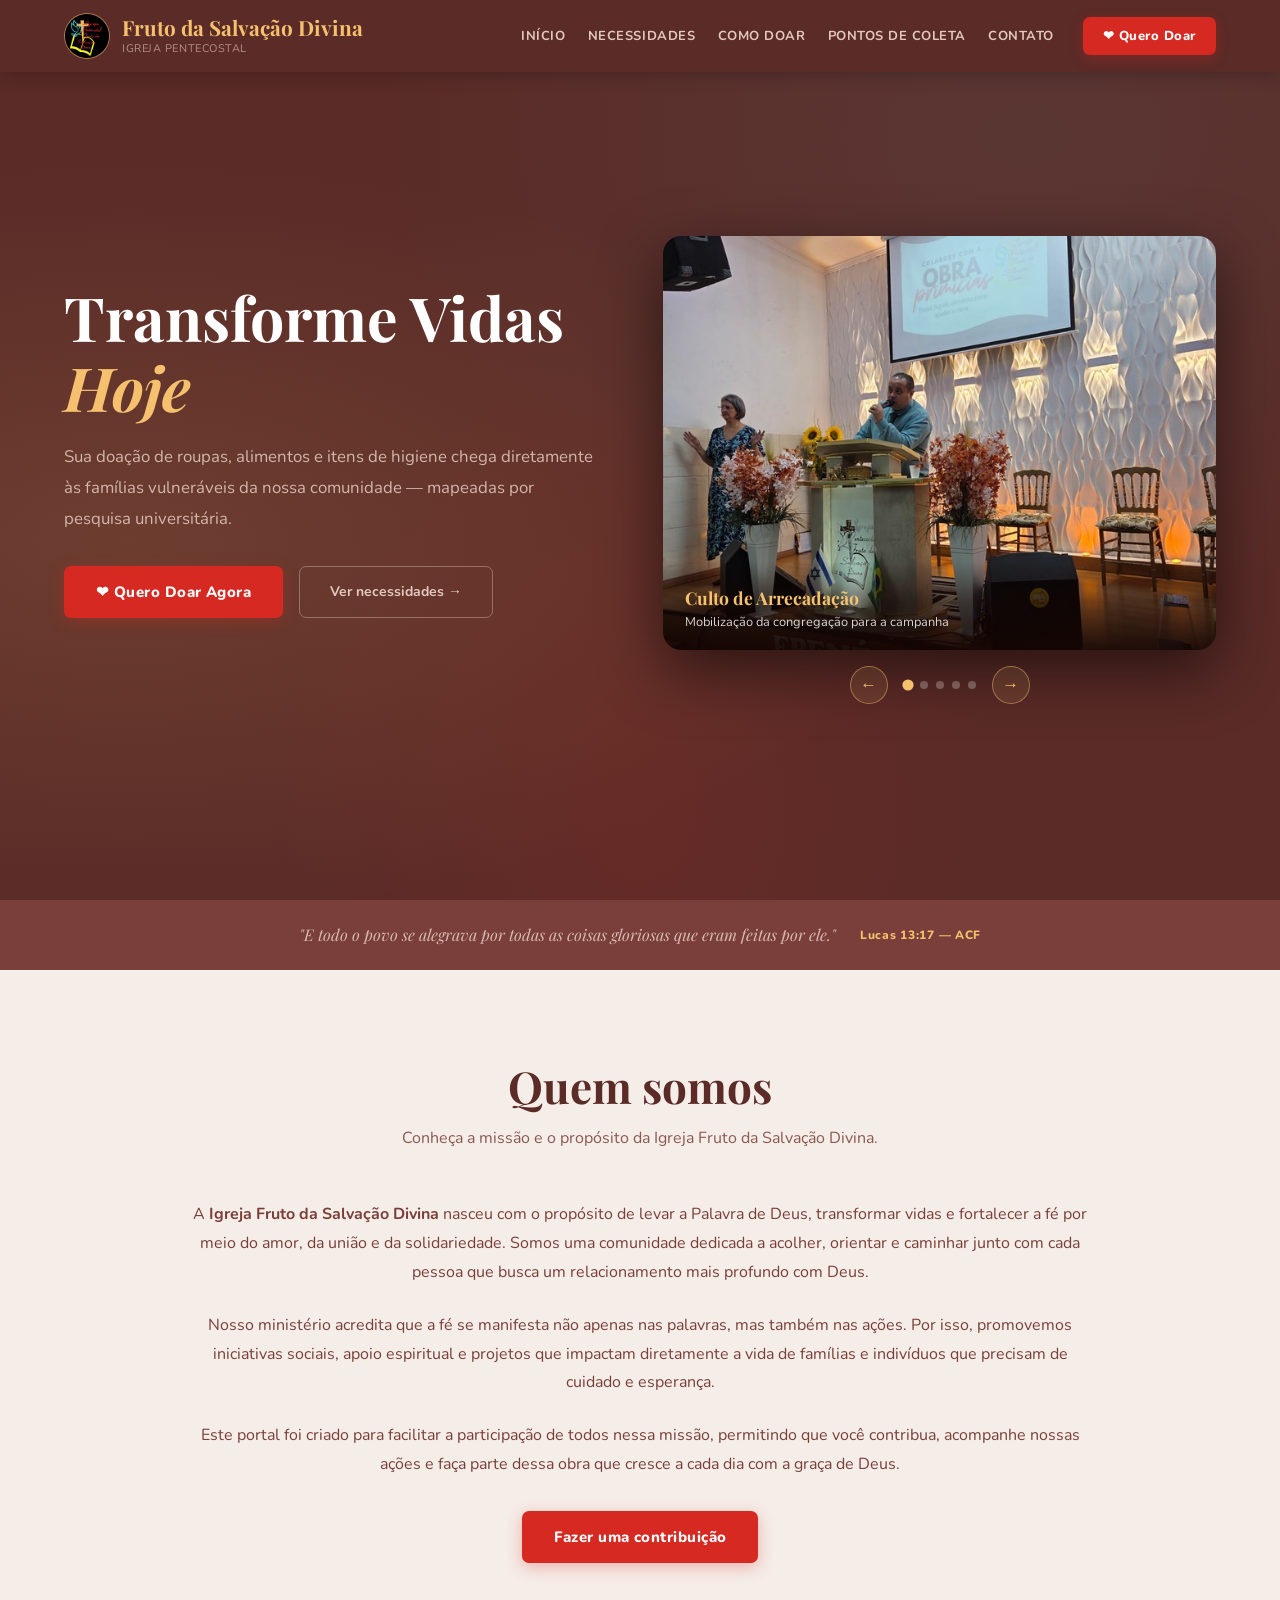
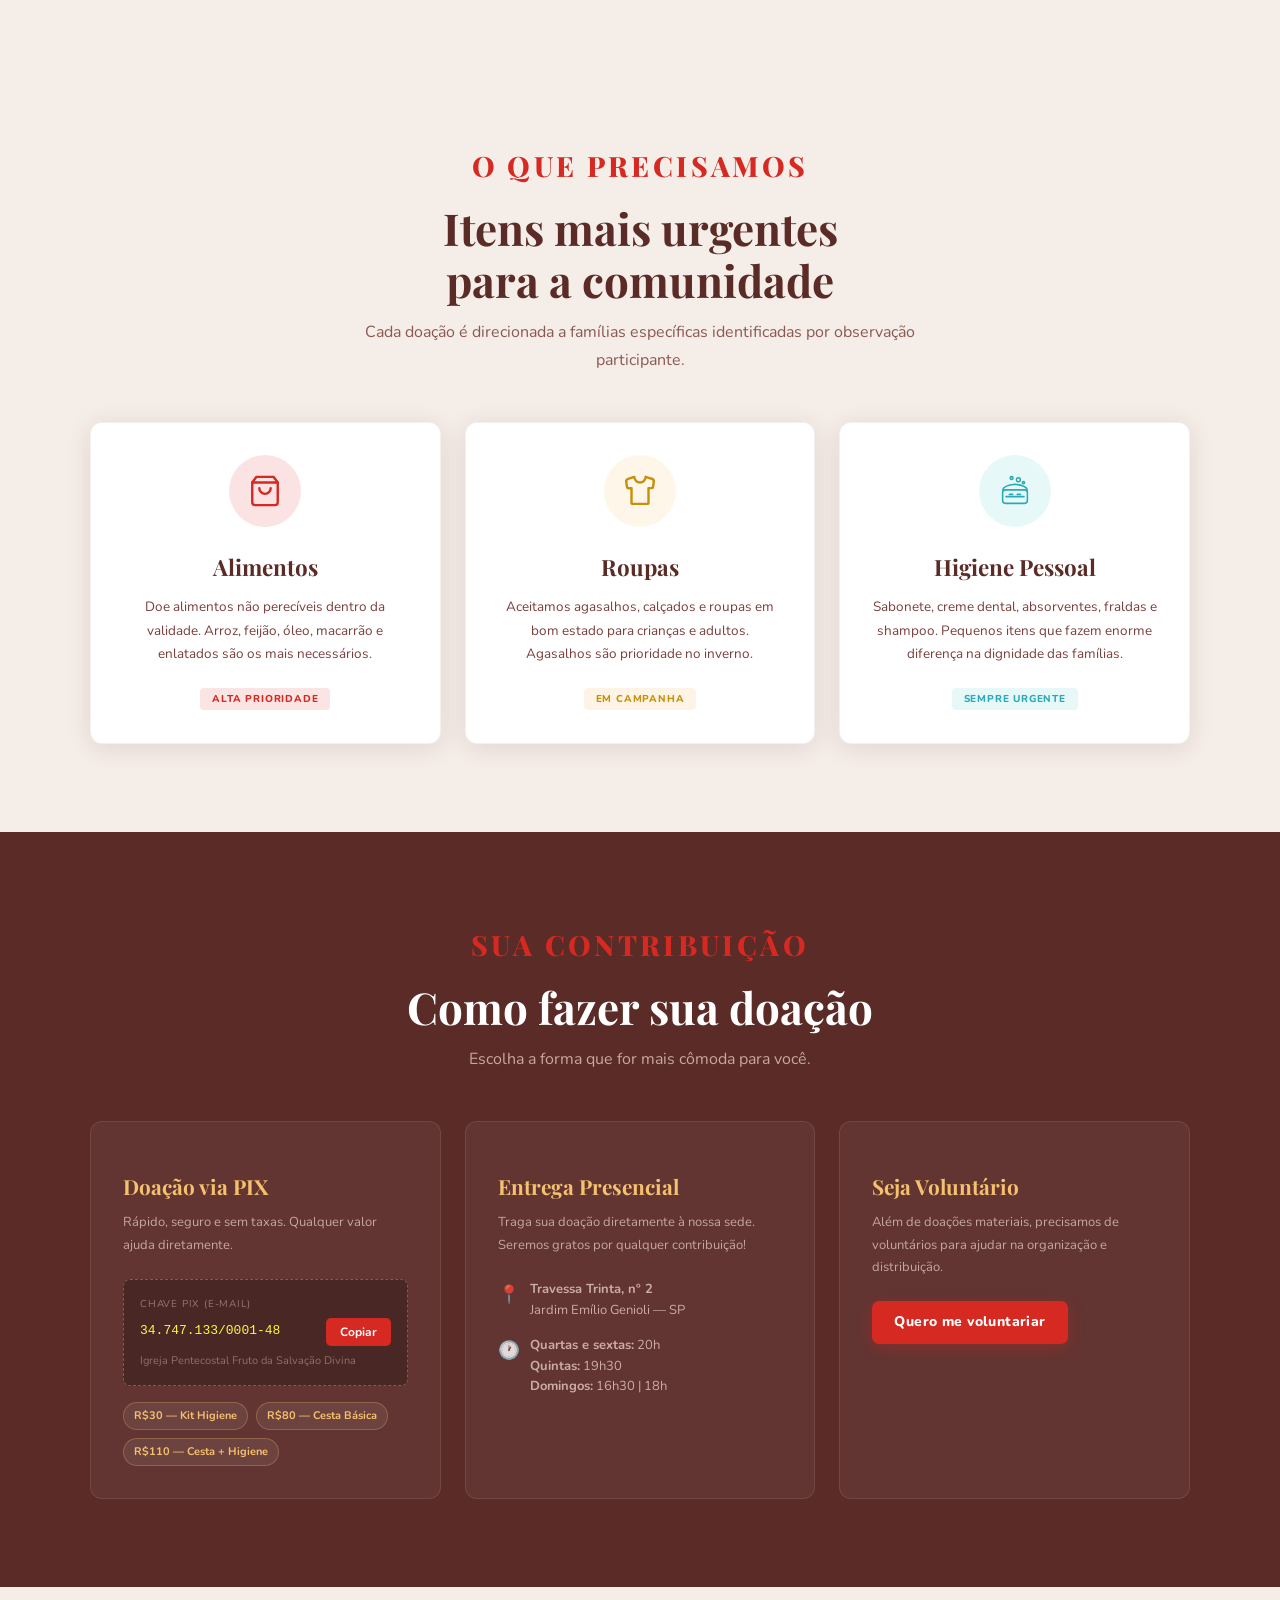
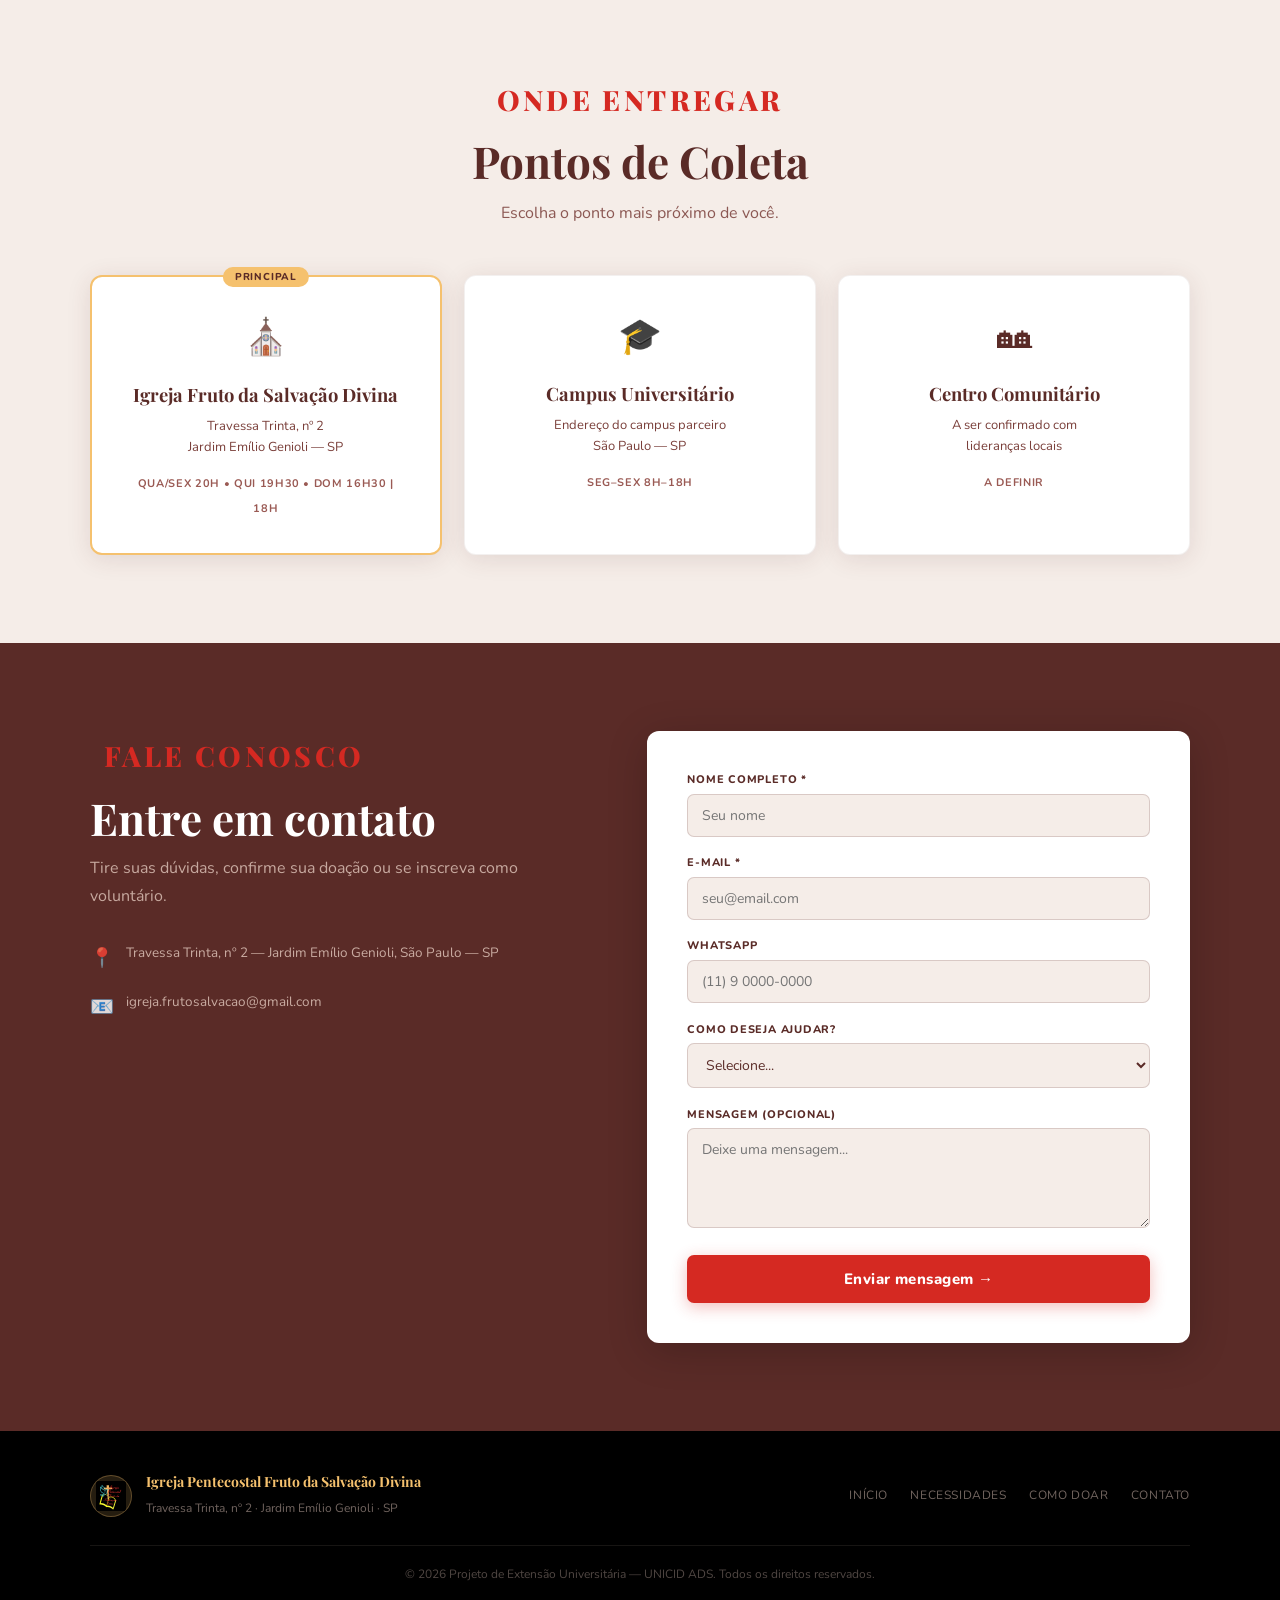
==== commit 82d3f4b4: "Update index.html Alterações no layout" ====
--- a/index.html
+++ b/index.html
@@ -232,7 +232,7 @@
 <p>Traga sua doação diretamente à nossa sede. Seremos gratos por qualquer contribuição!</p>
 <div class="endereco-box">
 <div class="end-linha"><span>📍</span><span><strong>Travessa Trinta, nº 2</strong><br/>Jardim Emílio Genioli — SP</span></div>
-<div class="end-linha"><span>🕐</span><span><strong>Quartas e sextas:</strong> 20h <br/><strong>Quintas:</strong> 19h30 </span></div><strong>Domingos:</strong> 16h30 | 18h </span></div>
+<div class="end-linha"><span>🕐</span><span><strong>Quartas e sextas:</strong> 20h <br/> <strong>Quintas:</strong> 19h30 <br/> <strong>Domingos:</strong> 16h30 | 18h </span></div>
 </div>
 </div>
 <div class="doe-card">
